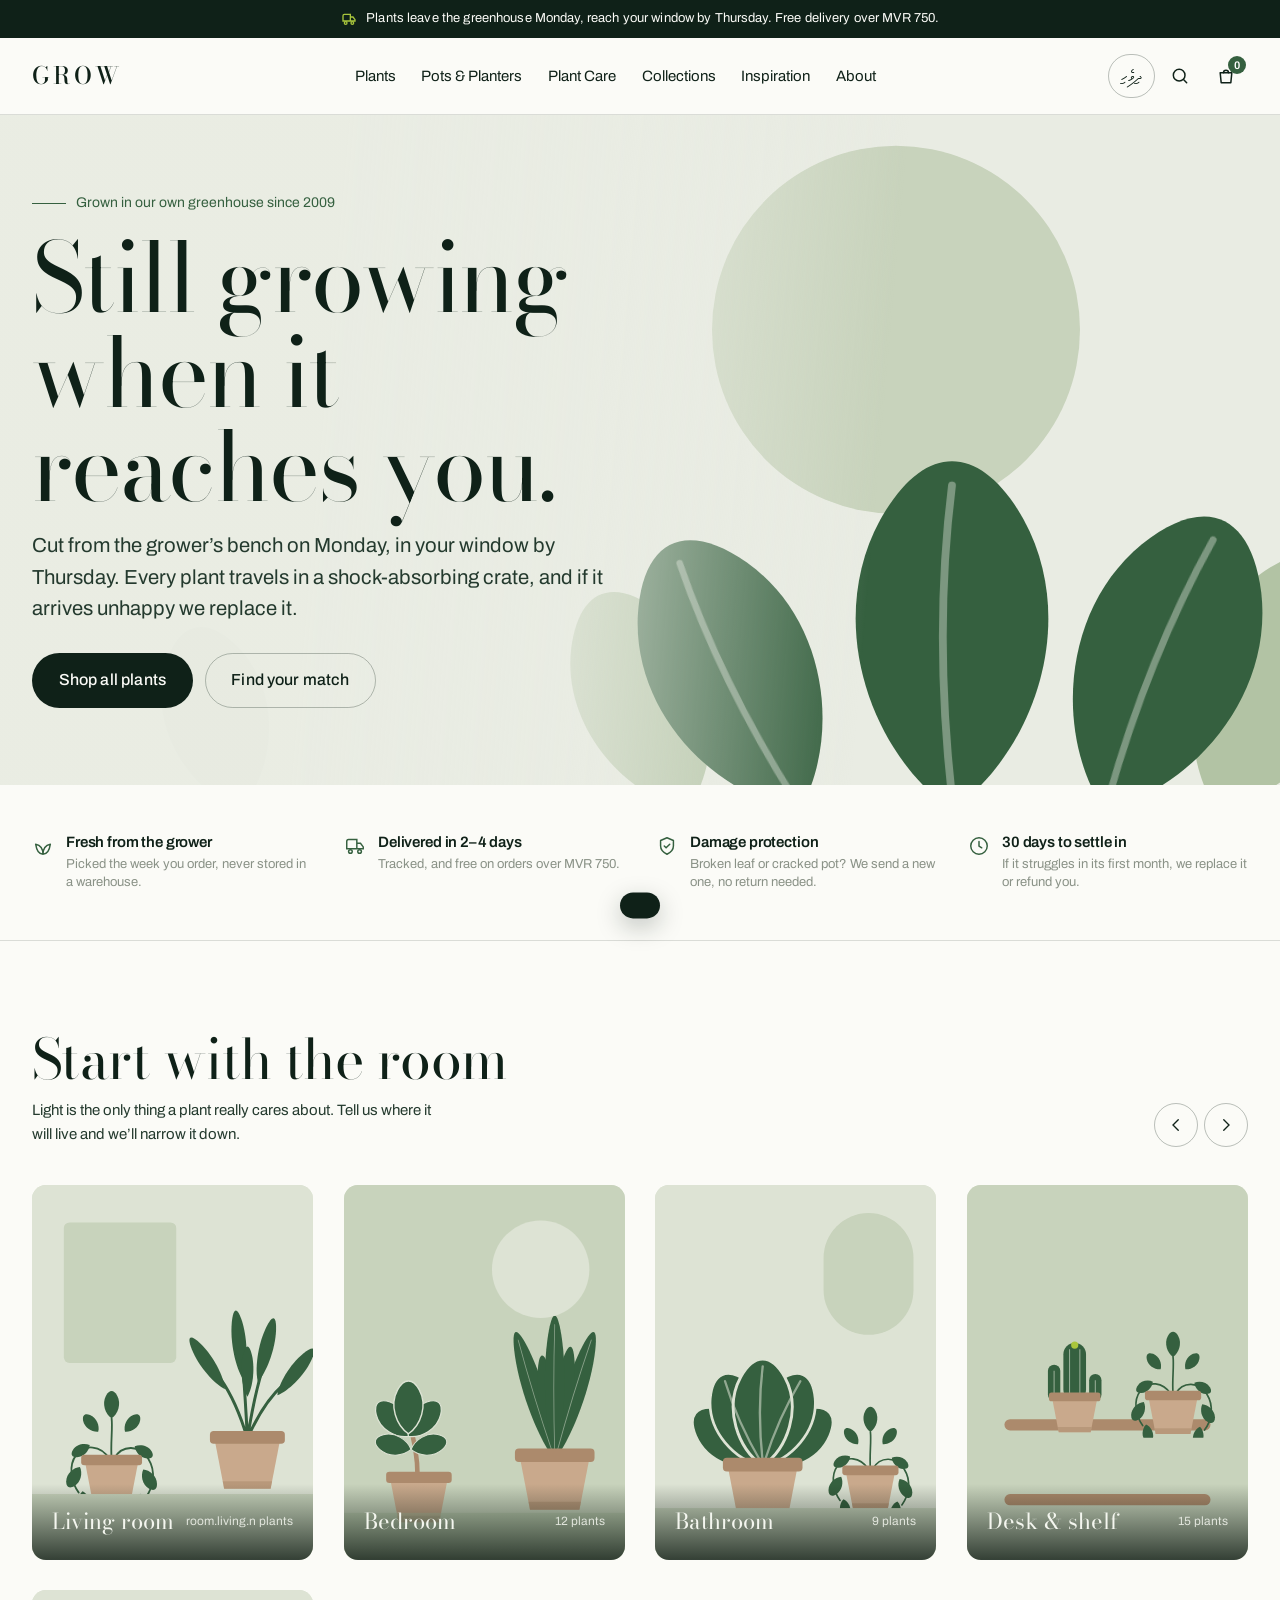
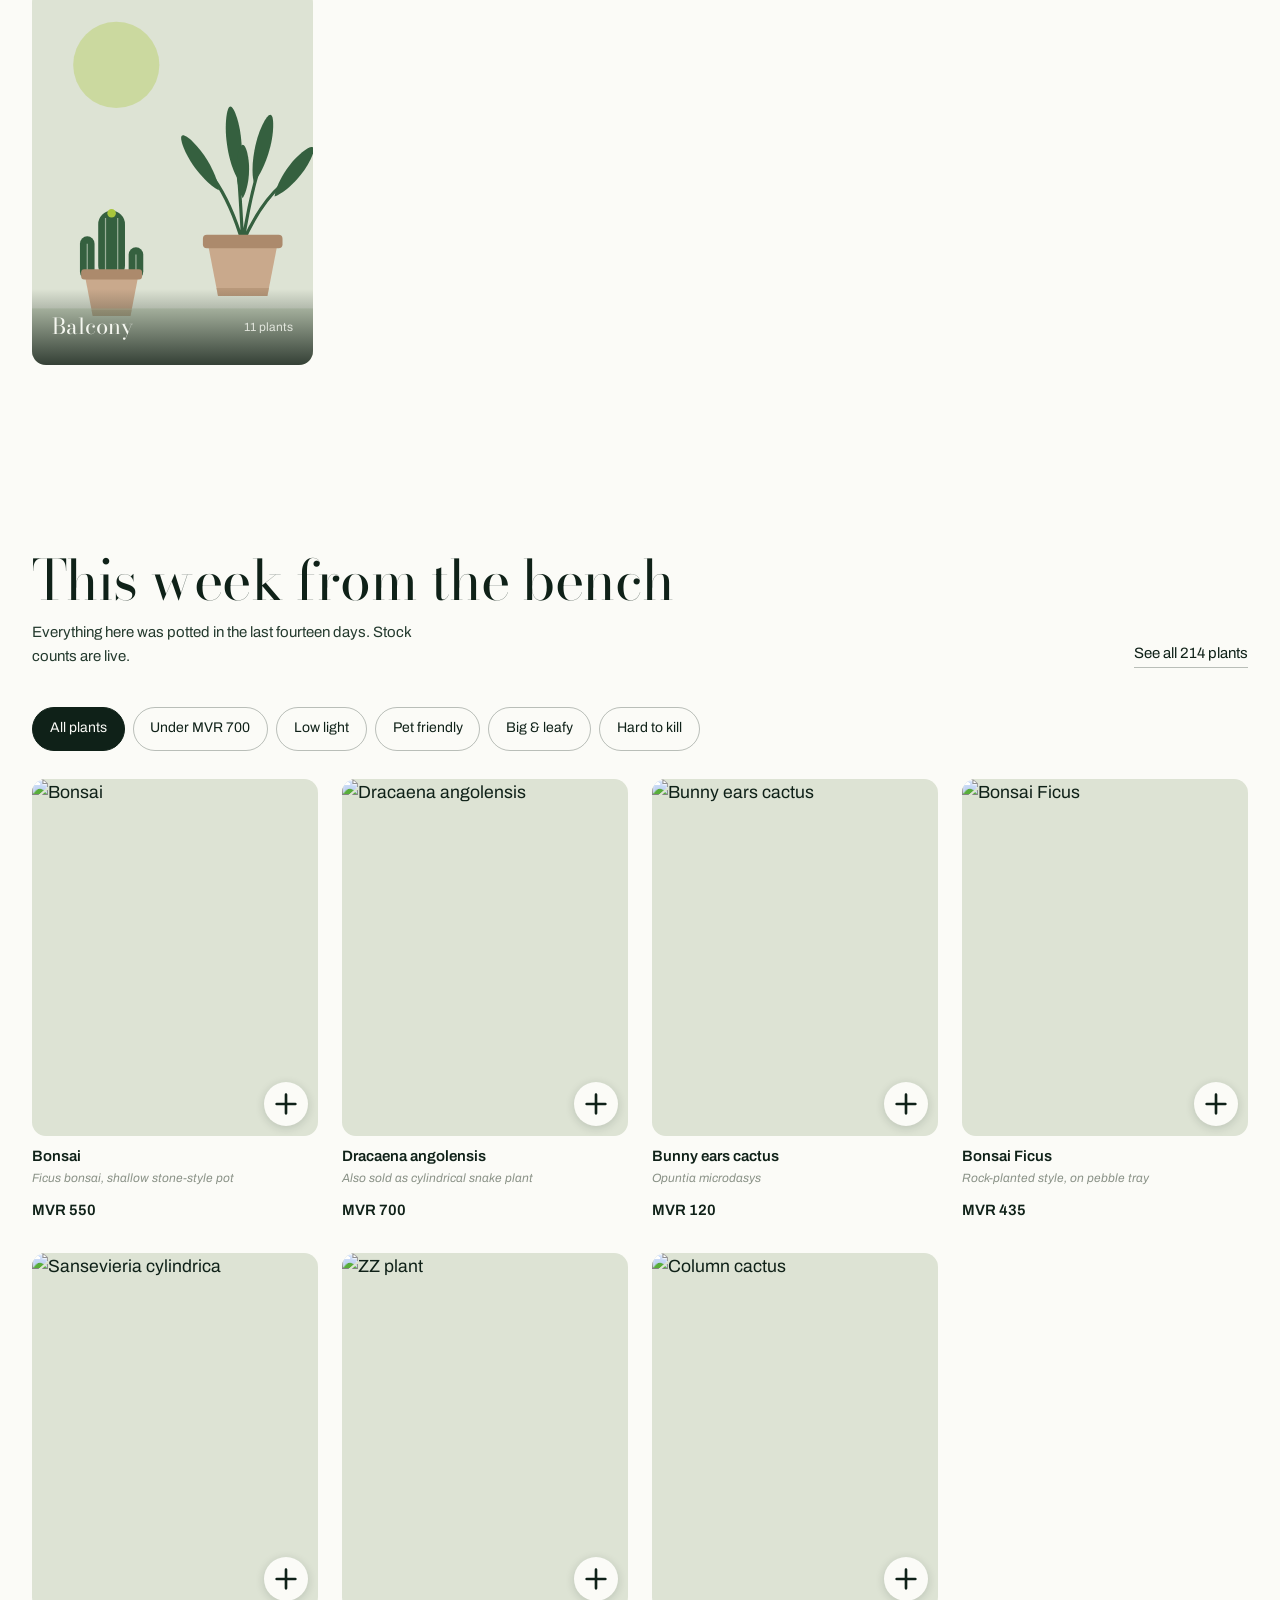
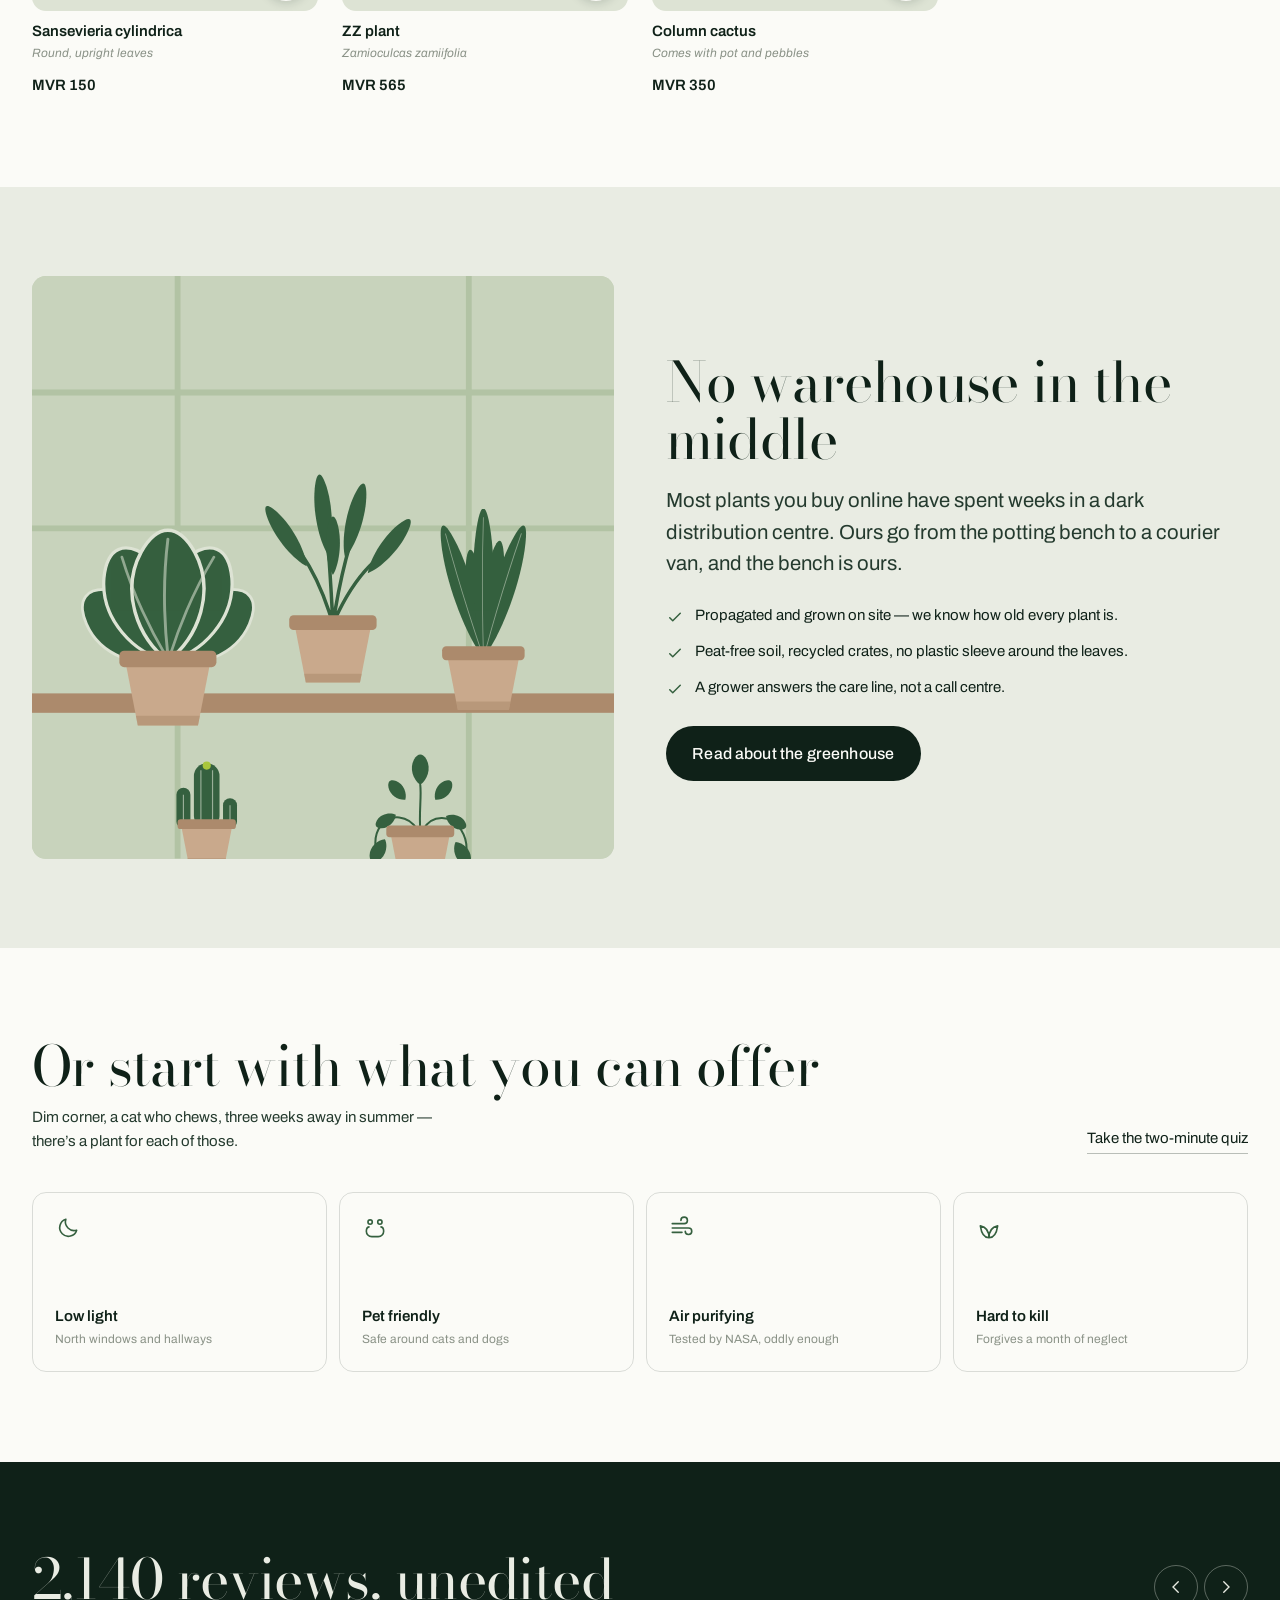
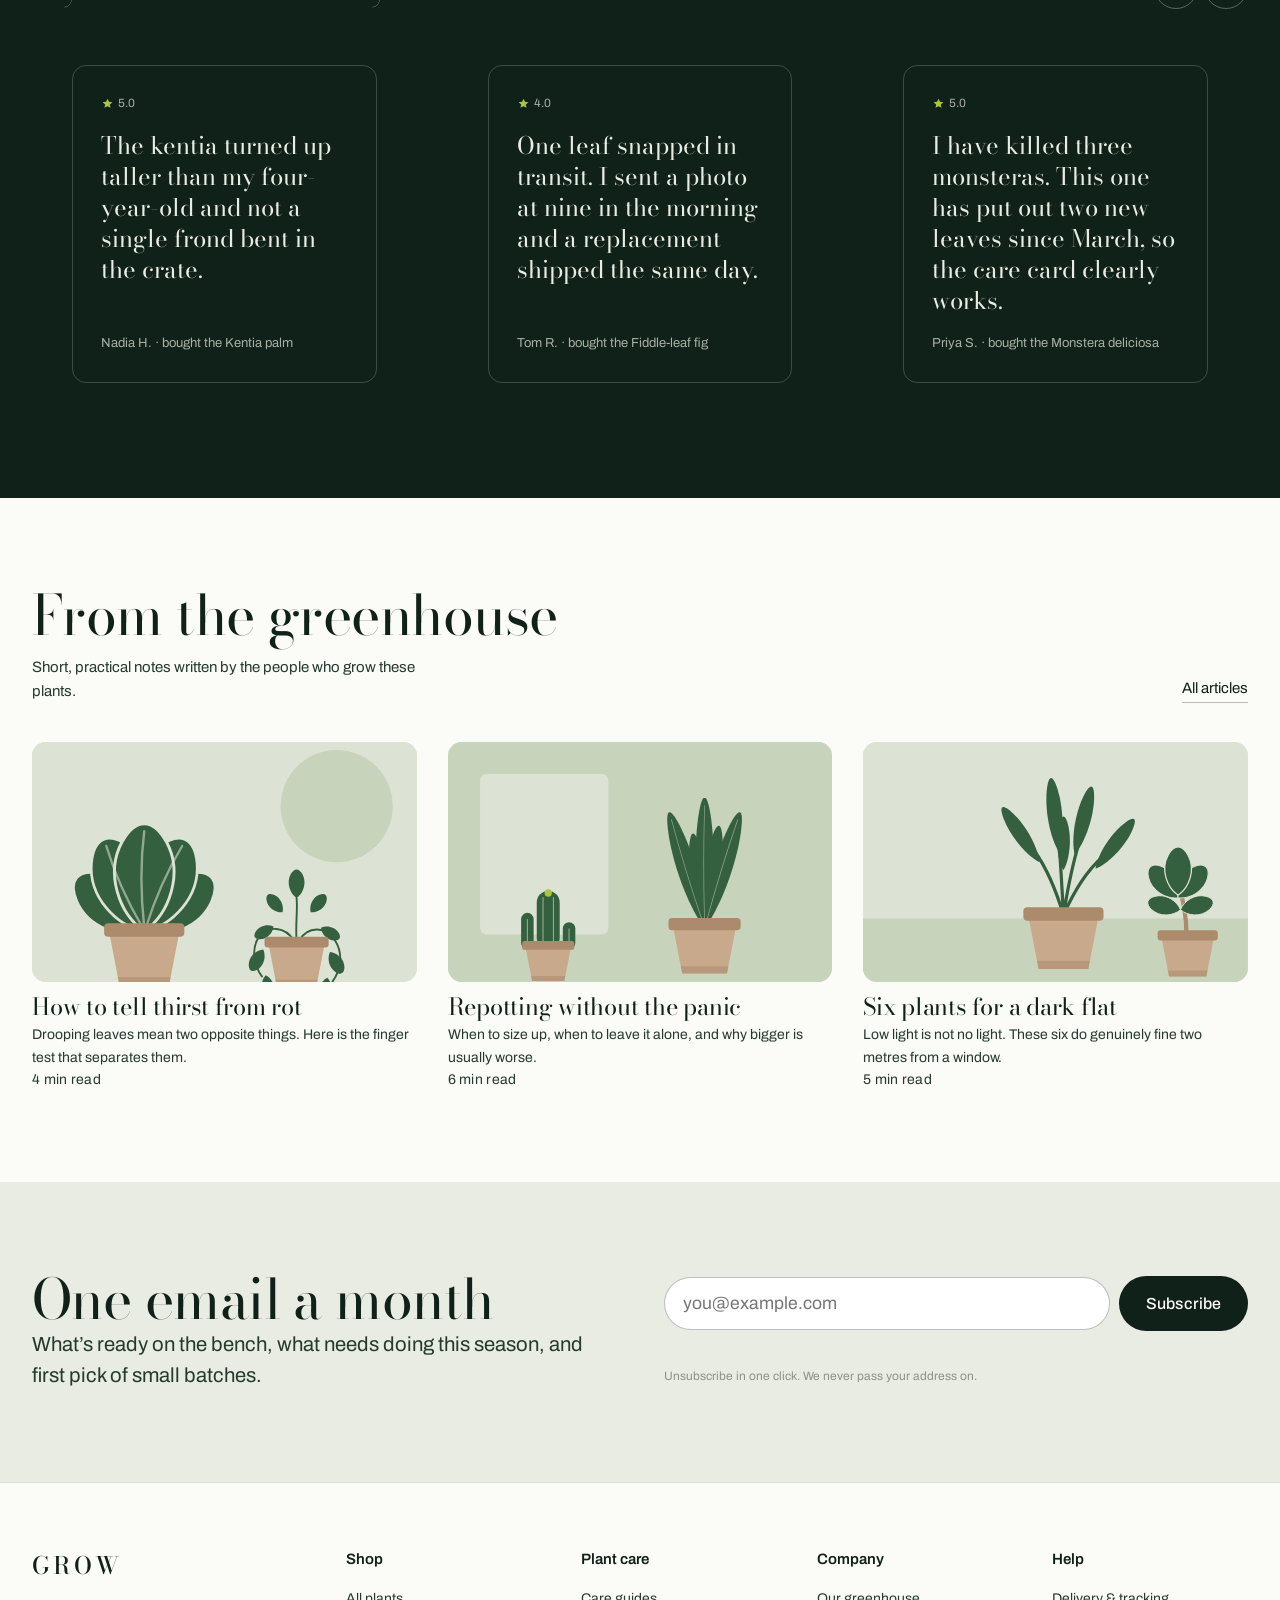
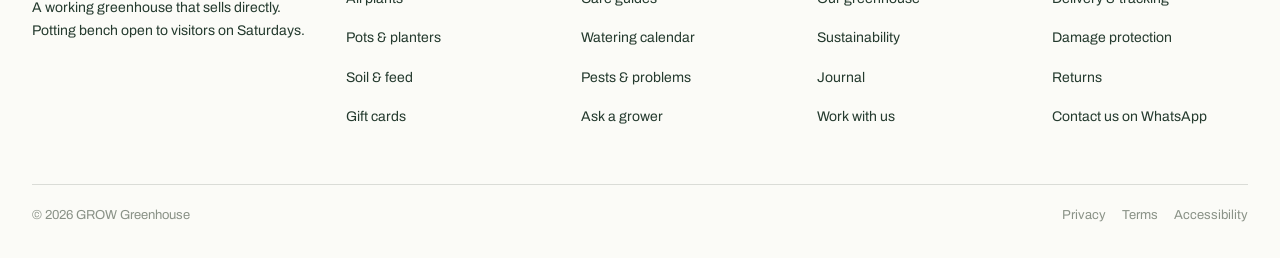
==== public/index.html @ 58472ca2 "Add files via upload" ====
<!DOCTYPE html>
<html lang="en" dir="ltr">
<head>
<meta charset="utf-8">
<meta name="viewport" content="width=device-width, initial-scale=1, viewport-fit=cover">
<title>GROW — houseplants raised in the greenhouse</title>
<meta name="description" content="Houseplants shipped straight from the grower's bench in the Maldives. Order on WhatsApp. ގްރީންހައުސްގައި ހައްދާ ގަސް.">
<meta name="theme-color" content="#0F2118">
<link rel="canonical" href="https://grow.sinfia.net/">
<meta property="og:type" content="website">
<meta property="og:title" content="GROW — houseplants raised in the greenhouse">
<meta property="og:description" content="Fresh from the grower, delivered in 2–4 days, damage protection included. Order on WhatsApp.">
<meta property="og:url" content="https://grow.sinfia.net/">
<meta property="og:locale" content="en">
<meta property="og:locale:alternate" content="dv">
<link rel="icon" href="data:image/svg+xml,%3Csvg xmlns=%22http://www.w3.org/2000/svg%22 viewBox=%220 0 32 32%22%3E%3Ctext y=%2226%22 font-size=%2226%22%3E%F0%9F%8C%BF%3C/text%3E%3C/svg%3E">
<link rel="preconnect" href="https://fonts.googleapis.com">
<link rel="preconnect" href="https://fonts.gstatic.com" crossorigin>
<link href="https://fonts.googleapis.com/css2?family=Archivo:wght@400;500;600&family=Bodoni+Moda:opsz,wght@6..96,400;6..96,500;6..96,700&display=swap" rel="stylesheet">
<style>

/* ============================================================
   GROW — design tokens
   ============================================================ */
:root{
  --ink:#0F2118;
  --ink-soft:#243A2E;
  --chalk:#E9ECE3;
  --chalk-rgb:233,236,227;
  --paper:#FBFBF7;
  --surface:#FFFFFF;
  --moss:#35603F;
  --sprout:#A9C63C;
  --stone:#8A9287;
  --line:rgba(15,33,24,.14);
  --line-strong:rgba(15,33,24,.28);
  --shade-1:#DDE3D4;
  --shade-2:#C8D3BC;
  --shade-3:#B2C3A4;
  --pot:#C9A98C;
  --pot-dark:#AC8A6C;
  --focus:#1E5FD6;
  --radius-s:6px;
  --radius-m:14px;
  --radius-l:28px;
  --shell:min(100% - 2.5rem, 1440px);
  --shell-narrow:min(100% - 2.5rem, 1080px);
  --gap:clamp(1rem,2.4vw,2rem);
  --section-y:clamp(3.5rem,7vw,7.5rem);
  --font-display:"Bodoni Moda", Georgia, "Times New Roman", serif;
  --font-ui:"Archivo", system-ui, -apple-system, "Segoe UI", Helvetica, Arial, sans-serif;
  color-scheme:light dark;
}
@media (prefers-color-scheme:dark){
  :root:not([data-theme="light"]){
    --ink:#E9ECE3;
    --ink-soft:#BFC9BC;
    --chalk:#152219;
    --chalk-rgb:21,34,25;
    --paper:#0D1611;
    --surface:#15221A;
    --moss:#9CC4A4;
    --sprout:#B9D655;
    --stone:#93A093;
    --line:rgba(233,236,227,.16);
    --line-strong:rgba(233,236,227,.34);
    --shade-1:#1E2E23;
    --shade-2:#263A2C;
    --shade-3:#2F4735;
    --pot:#8A6F58;
    --pot-dark:#6E5644;
    --focus:#8FB6FF;
  }
}
:root[data-theme="dark"]{
  --ink:#E9ECE3;
  --ink-soft:#BFC9BC;
  --chalk:#152219;
  --chalk-rgb:21,34,25;
  --paper:#0D1611;
  --surface:#15221A;
  --moss:#9CC4A4;
  --sprout:#B9D655;
  --stone:#93A093;
  --line:rgba(233,236,227,.16);
  --line-strong:rgba(233,236,227,.34);
  --shade-1:#1E2E23;
  --shade-2:#263A2C;
  --shade-3:#2F4735;
  --pot:#8A6F58;
  --pot-dark:#6E5644;
  --focus:#8FB6FF;
}

/* ============================================================
   Base
   ============================================================ */
*,*::before,*::after{box-sizing:border-box}
html{-webkit-text-size-adjust:100%}
body{
  margin:0;
  background:var(--paper);
  color:var(--ink);
  font-family:var(--font-ui);
  font-size:clamp(.95rem,.9rem + .25vw,1.125rem);
  line-height:1.62;
  overflow-x:hidden;
  -webkit-font-smoothing:antialiased;
}
img,svg{max-width:100%;display:block}
h1,h2,h3,h4{margin:0;font-family:var(--font-display);font-weight:400;line-height:1.02;letter-spacing:-.01em}
p{margin:0}
a{color:inherit;text-decoration:none}
ul{margin:0;padding:0;list-style:none}
button{font:inherit;color:inherit;border:0;background:none;cursor:pointer}
:focus-visible{outline:2px solid var(--focus);outline-offset:3px;border-radius:2px}
.shell{width:var(--shell);margin-inline:auto}
.shell-narrow{width:var(--shell-narrow);margin-inline:auto}
.visually-hidden{position:absolute;width:1px;height:1px;margin:-1px;padding:0;overflow:hidden;clip:rect(0 0 0 0);white-space:nowrap;border:0}
.skip{position:absolute;left:1rem;top:-4rem;z-index:100;background:var(--ink);color:var(--paper);padding:.75rem 1.25rem;border-radius:var(--radius-s);transition:top .18s}
.skip:focus{top:1rem}
section{padding-block:var(--section-y)}

/* type scale */
.display{font-size:clamp(2.625rem,1.4rem + 6.4vw,6rem);line-height:.98;letter-spacing:-.02em}
.h2{font-size:clamp(1.875rem,1.15rem + 2.9vw,4rem);line-height:1.04}
.h3{font-size:clamp(1.25rem,1.05rem + .8vw,1.75rem);line-height:1.15}
.lede{font-size:clamp(1rem,.95rem + .4vw,1.3125rem);line-height:1.55;color:var(--ink-soft);max-width:54ch}
.meta{font-family:var(--font-ui);font-size:.8125rem;letter-spacing:.02em;color:var(--stone)}

/* buttons */
.btn{
  display:inline-flex;align-items:center;justify-content:center;gap:.5rem;
  min-height:48px;padding:.85rem 1.6rem;
  border-radius:100px;font-size:1rem;font-weight:500;letter-spacing:.01em;
  border:1px solid transparent;transition:background .18s,color .18s,border-color .18s;
}
.btn--solid{background:var(--ink);color:var(--paper)}
.btn--solid:hover{background:var(--moss)}
.btn--ghost{border-color:var(--line-strong);color:var(--ink)}
.btn--ghost:hover{border-color:var(--ink);background:var(--ink);color:var(--paper)}
.btn--block{width:100%}
.icon-btn{
  display:inline-flex;align-items:center;justify-content:center;
  width:44px;height:44px;border-radius:50%;color:var(--ink);
  transition:background .18s;
}
.icon-btn:hover{background:var(--shade-1)}

/* ============================================================
   Announcement + header
   ============================================================ */
.promo{background:var(--ink);color:var(--paper);font-size:.8125rem;letter-spacing:.01em}
.promo__inner{display:flex;align-items:center;justify-content:center;gap:.6rem;min-height:38px;text-align:center;padding:.4rem 1rem}
.promo svg{flex:none;color:var(--sprout)}

.site-header{position:sticky;top:0;z-index:60;background:var(--paper);border-bottom:1px solid var(--line)}
.site-header__bar{display:flex;align-items:center;gap:1rem;min-height:64px;justify-content:space-between}
.brand{font-family:var(--font-display);font-size:1.5rem;letter-spacing:.14em;font-weight:500;padding-block:.35rem}
.brand span{display:inline-block}
.nav-desktop{display:none}
.nav-desktop ul{display:flex;gap:clamp(1rem,2vw,2.25rem)}
.nav-desktop a{display:block;padding:.6rem 0;font-size:.9375rem;position:relative}
.nav-desktop a::after{content:"";position:absolute;left:0;right:100%;bottom:.35rem;height:1px;background:var(--ink);transition:right .22s}
.nav-desktop a:hover::after{right:0}
.header-actions{display:flex;align-items:center;gap:.15rem}
.cart-count{
  position:absolute;top:2px;right:2px;min-width:18px;height:18px;padding:0 4px;
  border-radius:100px;background:var(--moss);color:#fff;
  font-size:.6875rem;line-height:18px;text-align:center;font-weight:600;
}
.cart-btn{position:relative}
.burger{display:inline-flex}

/* search drawer */
.search-bar{border-top:1px solid var(--line);display:none;padding-block:.85rem}
.search-bar.is-open{display:block}
.search-bar form{display:flex;gap:.5rem}
.search-bar input{
  flex:1;min-height:48px;padding:.6rem 1rem;border-radius:100px;
  border:1px solid var(--line-strong);background:var(--surface);color:var(--ink);font:inherit;
}

/* mobile panel */
.nav-panel{
  position:fixed;inset:0;z-index:80;background:var(--paper);
  transform:translateX(100%);visibility:hidden;transition:transform .28s ease,visibility .28s;
  display:flex;flex-direction:column;overflow-y:auto;
}
.nav-panel.is-open{transform:none;visibility:visible}
.nav-panel__top{display:flex;align-items:center;justify-content:space-between;min-height:64px;border-bottom:1px solid var(--line)}
.nav-panel__links{padding:1.5rem 0 2rem}
.nav-panel__links a{
  display:flex;align-items:center;justify-content:space-between;
  padding:1rem 0;font-family:var(--font-display);font-size:1.75rem;
  border-bottom:1px solid var(--line);
}
.nav-panel__foot{margin-top:auto;padding:1.5rem 0 2.5rem;display:grid;gap:.75rem}

/* ============================================================
   Hero
   ============================================================ */
.hero{position:relative;padding:0;background:var(--chalk)}
.hero__art{position:relative;width:100%;aspect-ratio:4/5;overflow:hidden}
.hero__art svg{width:100%;height:100%}
.hero__art--wide{display:none}
.hero__panel{padding:clamp(1.75rem,5vw,3rem) 0 clamp(2.5rem,6vw,3.5rem)}
.hero__eyebrow{display:flex;align-items:center;gap:.6rem;color:var(--moss);font-size:.875rem;margin-bottom:1rem}
.hero__eyebrow::before{content:"";width:34px;height:1px;background:currentColor}
.hero h1{margin-bottom:1.1rem;max-width:14ch}
.hero__cta{display:flex;flex-wrap:wrap;gap:.75rem;margin-top:1.75rem}
.hero__cta .btn{flex:1 1 220px}

/* ============================================================
   Promise strip
   ============================================================ */
.promise{padding-block:clamp(2rem,4vw,3rem);border-bottom:1px solid var(--line)}
.promise__grid{display:grid;gap:1.25rem 2rem;grid-template-columns:repeat(2,minmax(0,1fr))}
.promise__item{display:flex;gap:.75rem;align-items:flex-start}
.promise__item svg{flex:none;color:var(--moss);margin-top:2px}
.promise__item h3{font-family:var(--font-ui);font-size:.9375rem;font-weight:600;line-height:1.3;margin-bottom:.15rem}
.promise__item p{font-size:.8125rem;color:var(--stone);line-height:1.45}

/* ============================================================
   Section headers
   ============================================================ */
.sec-head{display:flex;flex-wrap:wrap;align-items:end;justify-content:space-between;gap:1rem;margin-bottom:clamp(1.5rem,3vw,2.5rem)}
.sec-head p{max-width:46ch;color:var(--ink-soft);font-size:.9375rem;margin-top:.6rem}
.sec-head a{font-size:.9375rem;border-bottom:1px solid var(--line-strong);padding-bottom:2px}
.sec-head a:hover{border-color:var(--ink)}

/* ============================================================
   Carousels (rooms + testimonials)
   ============================================================ */
.rail{
  display:grid;grid-auto-flow:column;gap:var(--gap);
  overflow-x:auto;scroll-snap-type:x mandatory;
  -webkit-overflow-scrolling:touch;scrollbar-width:none;
  padding-bottom:.5rem;
  margin-inline:calc(50% - 50vw);padding-inline:max(1.25rem,calc(50vw - var(--shell)/2));
}
.rail::-webkit-scrollbar{display:none}
.rail > *{scroll-snap-align:start}
.rail-nav{display:none;gap:.4rem}
.rail-nav button{width:44px;height:44px;border:1px solid var(--line-strong);border-radius:50%;display:grid;place-items:center}
.rail-nav button:hover{background:var(--ink);color:var(--paper);border-color:var(--ink)}

.room{
  position:relative;width:74vw;max-width:340px;border-radius:var(--radius-m);
  overflow:hidden;background:var(--shade-1);display:block;
}
.room figure{margin:0;aspect-ratio:3/4}
.room svg{width:100%;height:100%}
.room figcaption{
  position:absolute;left:0;right:0;bottom:0;padding:1.25rem;
  display:flex;align-items:center;justify-content:space-between;gap:.5rem;
  background:linear-gradient(to top,rgba(10,22,15,.78),rgba(10,22,15,0));
  color:#F4F6EF;font-family:var(--font-display);font-size:1.375rem;
}
.room figcaption small{font-family:var(--font-ui);font-size:.75rem;opacity:.85}

/* ============================================================
   Product grid
   ============================================================ */
.filters{display:flex;gap:.5rem;overflow-x:auto;scrollbar-width:none;margin-bottom:1.5rem;padding-bottom:.25rem}
.filters::-webkit-scrollbar{display:none}
.chip{
  flex:none;min-height:44px;display:inline-flex;align-items:center;
  padding:.5rem 1.05rem;border:1px solid var(--line-strong);border-radius:100px;
  font-size:.875rem;white-space:nowrap;transition:background .18s,color .18s,border-color .18s;
}
.chip[aria-pressed="true"]{background:var(--ink);color:var(--paper);border-color:var(--ink)}

.products{display:grid;gap:var(--gap) clamp(.75rem,2vw,1.5rem);grid-template-columns:repeat(2,minmax(0,1fr))}
.card{display:flex;flex-direction:column;height:100%}
.card__media{
  position:relative;border-radius:var(--radius-m);overflow:hidden;
  background:var(--shade-1);aspect-ratio:4/5;
}
.card__media svg{width:100%;height:100%}
.card__flag{
  position:absolute;top:.6rem;left:.6rem;background:var(--paper);color:var(--ink);
  font-size:.6875rem;padding:.3rem .6rem;border-radius:100px;letter-spacing:.02em;
}
.card__add{
  position:absolute;right:.6rem;bottom:.6rem;width:44px;height:44px;border-radius:50%;
  background:var(--paper);color:var(--ink);display:grid;place-items:center;
  box-shadow:0 2px 10px rgba(15,33,24,.16);transition:background .18s,color .18s,transform .18s;
}
.card__add:hover{background:var(--ink);color:var(--paper)}
.card__add:active{transform:scale(.92)}
.card__body{padding-top:.7rem;display:flex;flex-direction:column;gap:.15rem;flex:1}
.card__name{font-family:var(--font-ui);font-size:.9375rem;font-weight:600;line-height:1.3}
.card__latin{font-size:.75rem;color:var(--stone);font-style:italic}
.card__foot{display:flex;flex-wrap:wrap;align-items:baseline;justify-content:space-between;gap:.25rem .5rem;margin-top:.45rem}
.card__price{font-size:.9375rem;font-weight:600}
.card__price s{color:var(--stone);font-weight:400;margin-right:.35rem}
.rating{display:inline-flex;align-items:center;gap:.25rem;font-size:.75rem;color:var(--stone)}
.rating svg{color:var(--sprout)}

/* ============================================================
   Editorial split
   ============================================================ */
.split{background:var(--chalk)}
.split__grid{display:grid;gap:clamp(1.5rem,4vw,4rem);align-items:center}
.split__art{border-radius:var(--radius-m);overflow:hidden;aspect-ratio:1/1;background:var(--shade-2)}
.split__art svg{width:100%;height:100%}
.split__text p{margin-top:1rem}
.split__list{margin-top:1.5rem;display:grid;gap:.85rem}
.split__list li{display:flex;gap:.7rem;font-size:.9375rem;line-height:1.5}
.split__list svg{flex:none;color:var(--moss);margin-top:4px}

/* ============================================================
   Plant types
   ============================================================ */
.types{display:grid;gap:.75rem;grid-template-columns:repeat(2,minmax(0,1fr))}
.type-tile{
  display:flex;flex-direction:column;justify-content:space-between;gap:1.5rem;
  min-height:150px;padding:1.1rem;border:1px solid var(--line);border-radius:var(--radius-m);
  transition:background .18s,border-color .18s;
}
.type-tile:hover{background:var(--chalk);border-color:var(--line-strong)}
.type-tile svg{color:var(--moss)}
.type-tile strong{font-family:var(--font-ui);font-size:.9375rem;font-weight:600;display:block;color:var(--ink);margin-bottom:.1rem}
.type-tile > span{display:block;font-size:inherit}
.type-tile span{font-size:.75rem;color:var(--stone)}

/* ============================================================
   Testimonials
   ============================================================ */
.quotes{background:var(--ink);color:var(--chalk)}
.quotes .sec-head a,.quotes .rail-nav button{color:var(--chalk);border-color:rgba(233,236,227,.35)}
.quotes .rail-nav button:hover{background:var(--chalk);color:var(--ink)}
.quote{
  width:80vw;max-width:420px;padding:1.5rem;border:1px solid rgba(233,236,227,.22);
  border-radius:var(--radius-m);display:flex;flex-direction:column;gap:1rem;
}
.quote blockquote{margin:0;font-family:var(--font-display);font-size:clamp(1.125rem,1rem + .7vw,1.5rem);line-height:1.3}
.quote figcaption{font-size:.8125rem;color:rgba(233,236,227,.7);margin-top:auto}
.quote .rating{color:rgba(233,236,227,.7)}

/* ============================================================
   Journal
   ============================================================ */
.journal__grid{display:grid;gap:var(--gap)}
.post__art{border-radius:var(--radius-m);overflow:hidden;aspect-ratio:16/10;background:var(--shade-1)}
.post__art svg{width:100%;height:100%}
.post h3{margin:.75rem 0 .35rem;font-size:clamp(1.125rem,1rem + .6vw,1.5rem)}
.post p{font-size:.875rem;color:var(--ink-soft)}

/* ============================================================
   Newsletter
   ============================================================ */
.news{background:var(--chalk)}
.news__inner{display:grid;gap:1.5rem}
.news form{display:grid;gap:.6rem}
.news input{
  min-height:52px;padding:.7rem 1.1rem;border-radius:100px;
  border:1px solid var(--line-strong);background:var(--surface);color:var(--ink);font:inherit;width:100%;
}
.news small{font-size:.75rem;color:var(--stone)}
.news form > .news__status,.news form > small{grid-column:1/-1}
.news__status{font-size:.875rem;color:var(--moss);min-height:1.2em}

/* ============================================================
   Footer
   ============================================================ */
.site-footer{border-top:1px solid var(--line);padding-block:clamp(2.5rem,5vw,4rem) 2rem}
.foot__grid{display:grid;gap:0}
.foot__brand{margin-bottom:1.75rem;max-width:34ch}
.foot__brand p{margin-top:.75rem;font-size:.875rem;color:var(--ink-soft)}
.foot-col{border-top:1px solid var(--line)}
.foot-col summary{
  display:flex;align-items:center;justify-content:space-between;
  min-height:52px;cursor:pointer;font-weight:600;font-size:.9375rem;list-style:none;
}
.foot-col summary::-webkit-details-marker{display:none}
.foot-col summary svg{transition:transform .2s}
.foot-col[open] summary svg{transform:rotate(45deg)}
.foot-col ul{padding-bottom:1rem;display:grid;gap:.15rem}
.foot-col a{display:block;padding:.45rem 0;font-size:.875rem;color:var(--ink-soft)}
.foot-col a:hover{color:var(--ink)}
.foot__bottom{
  margin-top:2rem;padding-top:1.25rem;border-top:1px solid var(--line);
  display:flex;flex-wrap:wrap;gap:.75rem 1.5rem;justify-content:space-between;
  font-size:.8125rem;color:var(--stone);
}
.foot__bottom ul{display:flex;flex-wrap:wrap;gap:1rem}

/* toast */
.toast{
  position:fixed;left:50%;bottom:1.25rem;transform:translate(-50%,150%);
  z-index:90;background:var(--ink);color:var(--paper);
  padding:.8rem 1.25rem;border-radius:100px;font-size:.875rem;
  box-shadow:0 8px 24px rgba(15,33,24,.25);transition:transform .3s ease;
  max-width:calc(100vw - 2.5rem);text-align:center;
}
.toast.is-on{transform:translate(-50%,0)}

/* ============================================================
   Breakpoints
   ============================================================ */
@media (min-width:481px){
  .promise__grid{grid-template-columns:repeat(2,minmax(0,1fr))}
  .hero__cta .btn{flex:0 1 auto}
}

@media (min-width:768px){
  :root{--shell:min(100% - 4rem, 1440px);--shell-narrow:min(100% - 4rem, 1080px)}
  .hero__art{aspect-ratio:16/9;max-height:62vh}
  .hero__art--tall{display:none}
  .hero__art--wide{display:block}
  .hero__panel{padding-block:clamp(2rem,4vw,3rem)}
  .promise__grid{grid-template-columns:repeat(4,minmax(0,1fr))}
  .products{grid-template-columns:repeat(3,minmax(0,1fr))}
  .types{grid-template-columns:repeat(4,minmax(0,1fr))}
  .type-tile{min-height:180px;padding:1.35rem}
  .room{width:44vw;max-width:360px}
  .quote{width:56vw;max-width:440px;padding:1.75rem}
  .split__grid{grid-template-columns:1fr 1fr}
  .journal__grid{grid-template-columns:repeat(3,minmax(0,1fr))}
  .news__inner{grid-template-columns:1fr 1fr;align-items:center;gap:3rem}
  .news form{grid-template-columns:1fr auto;align-items:center}
  .news input{width:auto}
  .foot__grid{grid-template-columns:1.4fr repeat(4,1fr);gap:2.5rem}
  .foot__brand{margin-bottom:0}
  .foot-col{border-top:0}
  .foot-col summary{min-height:auto;cursor:default;margin-bottom:.6rem}
  .foot-col summary svg{display:none}
  .rail-nav{display:flex}
}

@media (min-width:1024px){
  .nav-desktop{display:block}
  .burger{display:none}
  .products{grid-template-columns:repeat(4,minmax(0,1fr))}
  .site-header__bar{min-height:76px}
  .hero{position:relative;isolation:isolate}
  .hero__art{position:absolute;inset:0;height:100%;max-height:none;aspect-ratio:auto}
  .hero::after{
    content:"";position:absolute;inset:0;z-index:1;pointer-events:none;
    background:linear-gradient(95deg,rgba(var(--chalk-rgb),.97) 26%,rgba(var(--chalk-rgb),.72) 46%,rgba(var(--chalk-rgb),0) 68%);
  }
  .hero__panel{
    position:relative;z-index:2;display:flex;flex-direction:column;justify-content:center;
    min-height:clamp(520px,70vh,760px);padding-block:clamp(3rem,6vw,5.5rem);
  }
  .hero__panel > *{max-width:min(56%,600px)}
  .hero h1{max-width:11ch}
  .room{width:auto;max-width:none}
  .rail--rooms{grid-auto-flow:row;grid-template-columns:repeat(4,minmax(0,1fr));overflow:visible;margin-inline:0;padding-inline:0}
  .quote{width:auto;max-width:none}
  .rail--quotes{grid-auto-flow:row;grid-template-columns:repeat(3,minmax(0,1fr));overflow:visible;margin-inline:0;padding-inline:0}
  .rail--quotes .rail-nav{display:none}
}

@media (min-width:1600px){
  :root{--shell:min(100% - 6rem, 1520px)}
  .products{grid-template-columns:repeat(5,minmax(0,1fr))}
}

@media (prefers-reduced-motion:reduce){
  *,*::before,*::after{animation-duration:.001ms !important;transition-duration:.001ms !important}
  .rail{scroll-behavior:auto}
}

/* ============================================================
   Thaana faces — self-hosted, embedded, no network request
   Mv Meemu Ali (body) + Mv Izyan Reethi Bold (display)
   unicode-range keeps Latin text and digits on Archivo.
   ============================================================ */
@font-face{
  font-family:"Mv Meemu Ali";
  src:url([data-uri]) format("woff2");
  font-weight:400 600;font-style:normal;font-display:swap;
  unicode-range:U+0780-07B1,U+FDF2,U+060C,U+061B,U+061F;
}
@font-face{
  font-family:"Mv Izyan Reethi";
  src:url([data-uri]) format("woff2");
  font-weight:400 700;font-style:normal;font-display:swap;
  unicode-range:U+0780-07B1,U+FDF2,U+060C,U+061B,U+061F;
}

/* ============================================================
   Bilingual: Dhivehi (Thaana, RTL) + English (Latin, LTR)
   ============================================================ */
html[lang="dv"]{
  --font-ui:"Mv Meemu Ali","MV Faseyha","Faruma",system-ui,sans-serif;
  --font-display:"Mv Izyan Reethi","Mv Meemu Ali","MV Faseyha",system-ui,sans-serif;
}
html[lang="dv"] .h2,html[lang="dv"] .display,html[lang="dv"] .quote blockquote{font-weight:700}
html[lang="dv"] body{line-height:1.95}
html[lang="dv"] .display{font-size:clamp(1.75rem,1.1rem + 3.2vw,3.5rem);line-height:1.55;letter-spacing:0}
html[lang="dv"] .h2{font-size:clamp(1.375rem,1rem + 1.8vw,2.5rem);line-height:1.55;letter-spacing:0}
html[lang="dv"] .h3,html[lang="dv"] .post h3,html[lang="dv"] .quote blockquote{line-height:1.7;letter-spacing:0}
html[lang="dv"] .lede{line-height:1.9}
html[lang="dv"] .brand{font-family:"Bodoni Moda",Georgia,serif}
html[lang="dv"] .card__latin{font-style:normal;direction:ltr;text-align:start}
html[lang="dv"] .price,html[lang="dv"] .card__price{direction:ltr}
html[lang="dv"] .nav-panel__links a{font-size:1.25rem}
html[lang="dv"] .room figcaption{font-size:1.0625rem}

[dir="rtl"] .nav-panel{transform:translateX(-100%)}
[dir="rtl"] .nav-panel.is-open{transform:none}
[dir="rtl"] .rail-nav svg,[dir="rtl"] .nav-panel__links a > svg{transform:scaleX(-1)}
[dir="rtl"] .hero__art svg{transform:scaleX(-1)}
[dir="rtl"] .nav-desktop a::after{right:0;left:100%;transition:left .22s}
[dir="rtl"] .nav-desktop a:hover::after{left:0}
[dir="rtl"] .card__flag{left:auto;right:.6rem}
[dir="rtl"] .card__add{right:auto;left:.6rem}
@media (min-width:1024px){
  [dir="rtl"] .hero::after{background:linear-gradient(-95deg,rgba(var(--chalk-rgb),.97) 26%,rgba(var(--chalk-rgb),.72) 46%,rgba(var(--chalk-rgb),0) 68%)}
}

/* language switch */
.lang-btn{
  display:inline-flex;align-items:center;justify-content:center;gap:.3rem;
  min-height:44px;padding:.35rem .75rem;border:1px solid var(--line-strong);border-radius:100px;
  font-size:.8125rem;font-weight:500;white-space:nowrap;
}
.lang-btn:hover{background:var(--ink);color:var(--paper);border-color:var(--ink)}
.lang-btn .dv{font-family:"Mv Meemu Ali","MV Faseyha",sans-serif}

/* ============================================================
   Cart drawer
   ============================================================ */
.drawer{position:fixed;inset:0;z-index:85;visibility:hidden}
.drawer.is-open{visibility:visible}
.drawer__scrim{position:absolute;inset:0;background:rgba(8,20,13,.5);opacity:0;transition:opacity .25s}
.drawer.is-open .drawer__scrim{opacity:1}
.drawer__panel{
  position:absolute;top:0;bottom:0;inset-inline-end:0;width:min(440px,100%);
  background:var(--paper);display:flex;flex-direction:column;
  transform:translateX(100%);transition:transform .28s ease;
  box-shadow:-12px 0 40px rgba(8,20,13,.18);
}
[dir="rtl"] .drawer__panel{transform:translateX(-100%);box-shadow:12px 0 40px rgba(8,20,13,.18)}
.drawer.is-open .drawer__panel{transform:none}
.drawer__head{
  display:flex;align-items:center;justify-content:space-between;gap:1rem;
  padding:1rem 1.25rem;border-bottom:1px solid var(--line);
}
.drawer__head h2{font-size:1.375rem}
.drawer__body{flex:1;overflow-y:auto;padding:1rem 1.25rem;-webkit-overflow-scrolling:touch}
.drawer__foot{border-top:1px solid var(--line);padding:1rem 1.25rem 1.25rem;display:grid;gap:.75rem;background:var(--paper)}

.cart-empty{padding:2.5rem 0;text-align:center;color:var(--stone);font-size:.9375rem}
.cart-line{display:grid;grid-template-columns:64px 1fr auto;gap:.85rem;align-items:start;padding:.85rem 0;border-bottom:1px solid var(--line)}
.cart-line__art{border-radius:10px;overflow:hidden;background:var(--shade-1);aspect-ratio:1/1}
.cart-line__art svg{width:100%;height:100%}
.cart-line__art img{width:100%;height:100%;object-fit:cover;object-position:center}
.cart-line__name{font-size:.9375rem;font-weight:600;line-height:1.35}
.cart-line__price{font-size:.8125rem;color:var(--stone);direction:ltr;display:inline-block}
.qty{display:inline-flex;align-items:center;gap:.15rem;margin-top:.5rem;border:1px solid var(--line-strong);border-radius:100px}
.qty button{width:44px;height:36px;display:grid;place-items:center;border-radius:100px}
.qty button:hover{background:var(--shade-1)}
.qty output{min-width:2ch;text-align:center;font-size:.875rem;font-variant-numeric:tabular-nums}
.cart-line__end{display:flex;flex-direction:column;align-items:flex-end;gap:.5rem}
.cart-line__total{font-size:.9375rem;font-weight:600;direction:ltr}
.link-quiet{font-size:.75rem;color:var(--stone);border-bottom:1px solid var(--line);padding:2px 0;min-height:auto}
.link-quiet:hover{color:var(--ink);border-color:var(--ink)}

.totals{display:grid;gap:.35rem;font-size:.875rem}
.totals div{display:flex;justify-content:space-between;gap:1rem}
.totals .grand{font-size:1.0625rem;font-weight:600;padding-top:.5rem;border-top:1px solid var(--line);margin-top:.25rem}
.totals span:last-child{direction:ltr}
.field{display:grid;gap:.3rem;margin-bottom:.6rem}
.field label{font-size:.8125rem;color:var(--ink-soft)}
.field input,.field textarea{
  min-height:48px;padding:.65rem .9rem;border:1px solid var(--line-strong);border-radius:12px;
  background:var(--surface);color:var(--ink);font:inherit;width:100%;
}
.field textarea{min-height:76px;resize:vertical}
.field input:invalid:not(:placeholder-shown){border-color:#B4443A}
.wa-note{font-size:.75rem;color:var(--stone);text-align:center}
.btn--wa{background:#1FA855;color:#fff}
.btn--wa:hover{background:#17853F}
.btn--wa svg{flex:none}

</style>
</head>
<body>
<a class="skip" href="#main" data-i18n="skip">Skip to content</a>

<!-- ===== SVG library: leaf geometry + plant portraits ===== -->
<svg width="0" height="0" aria-hidden="true" focusable="false" style="position:absolute">
  <defs>
    <path id="leafShape" d="M0 0C-26-18-41-60-23-93C-9-118 9-118 23-93C41-60 26-18 0 0Z"/>
    <path id="leafVein" d="M0-4C-4-40-4-72 0-104" fill="none" stroke-width="2.5" stroke-linecap="round"/>
    <path id="potShape" d="M56 176H144L131 243H69Z"/>
    <g id="potGroup">
      <use href="#potShape" fill="var(--pot)"/>
      <rect x="50" y="166" width="100" height="17" rx="5" fill="var(--pot-dark)"/>
      <path d="M69 243h62l2-10H67Z" fill="var(--pot-dark)" opacity=".55"/>
    </g>
  </defs>

  <symbol id="plant-monstera" viewBox="0 0 200 250">
    <g stroke="var(--shade-1)" stroke-width="3">
      <use href="#leafShape" transform="translate(100 176) rotate(-52) scale(.96)" fill="var(--moss)"/>
      <use href="#leafShape" transform="translate(100 176) rotate(52) scale(.96)" fill="var(--moss)"/>
      <use href="#leafShape" transform="translate(100 176) rotate(-24) scale(1.12)" fill="var(--moss)"/>
      <use href="#leafShape" transform="translate(100 176) rotate(24) scale(1.12)" fill="var(--moss)"/>
      <use href="#leafShape" transform="translate(100 176) scale(1.2)" fill="var(--moss)"/>
    </g>
    <g stroke="var(--shade-1)" opacity=".55">
      <use href="#leafVein" transform="translate(100 176) rotate(-24) scale(1.12)"/>
      <use href="#leafVein" transform="translate(100 176) rotate(24) scale(1.12)"/>
      <use href="#leafVein" transform="translate(100 176) scale(1.2)"/>
    </g>
    <use href="#potGroup"/>
  </symbol>

  <symbol id="plant-snake" viewBox="0 0 200 250">
    <g fill="var(--moss)">
      <use href="#leafShape" transform="translate(100 180) rotate(-17) scale(.42 1.5)"/>
      <use href="#leafShape" transform="translate(100 180) rotate(17) scale(.42 1.5)"/>
      <use href="#leafShape" transform="translate(100 180) rotate(-7) scale(.36 1.18)"/>
      <use href="#leafShape" transform="translate(100 180) rotate(8) scale(.38 1.28)"/>
      <use href="#leafShape" transform="translate(100 180) scale(.4 1.62)"/>
    </g>
    <g stroke="var(--shade-1)" opacity=".5">
      <use href="#leafVein" transform="translate(100 180) scale(.4 1.62)"/>
      <use href="#leafVein" transform="translate(100 180) rotate(-17) scale(.42 1.5)"/>
      <use href="#leafVein" transform="translate(100 180) rotate(17) scale(.42 1.5)"/>
    </g>
    <use href="#potGroup"/>
  </symbol>

  <symbol id="plant-palm" viewBox="0 0 200 250">
    <g fill="none" stroke="var(--moss)" stroke-width="4" stroke-linecap="round">
      <path d="M100 176c-2-40-4-70-6-96M100 176c6-38 12-66 20-92M100 176c-10-34-22-60-36-80M100 176c14-32 30-56 48-72"/>
    </g>
    <g fill="var(--moss)">
      <use href="#leafShape" transform="translate(94 96) rotate(-6) scale(.3 .82)"/>
      <use href="#leafShape" transform="translate(114 100) rotate(14) scale(.3 .78)"/>
      <use href="#leafShape" transform="translate(70 110) rotate(-34) scale(.3 .74)"/>
      <use href="#leafShape" transform="translate(140 118) rotate(38) scale(.3 .7)"/>
      <use href="#leafShape" transform="translate(100 120) scale(.26 .6)"/>
    </g>
    <use href="#potGroup"/>
  </symbol>

  <symbol id="plant-pothos" viewBox="0 0 200 250">
    <g fill="none" stroke="var(--moss)" stroke-width="3" stroke-linecap="round">
      <path d="M96 172c-14-22-40-24-54-6s-8 46 4 62"/>
      <path d="M104 172c14-24 42-22 56 0s8 48-4 64"/>
      <path d="M100 172c-2-26 2-48 0-66"/>
    </g>
    <g fill="var(--moss)">
      <use href="#leafShape" transform="translate(64 150) rotate(-120) scale(.3)"/>
      <use href="#leafShape" transform="translate(48 186) rotate(-150) scale(.34)"/>
      <use href="#leafShape" transform="translate(52 226) rotate(170) scale(.3)"/>
      <use href="#leafShape" transform="translate(138 152) rotate(120) scale(.3)"/>
      <use href="#leafShape" transform="translate(152 190) rotate(150) scale(.34)"/>
      <use href="#leafShape" transform="translate(148 230) rotate(-170) scale(.3)"/>
      <use href="#leafShape" transform="translate(100 106) scale(.4)"/>
      <use href="#leafShape" transform="translate(78 128) rotate(-40) scale(.32)"/>
      <use href="#leafShape" transform="translate(122 128) rotate(40) scale(.32)"/>
    </g>
    <use href="#potGroup"/>
  </symbol>

  <symbol id="plant-ficus" viewBox="0 0 200 250">
    <path d="M98 176c0-40-6-64-14-86" fill="none" stroke="var(--pot-dark)" stroke-width="7" stroke-linecap="round"/>
    <g fill="var(--moss)" stroke="var(--shade-1)" stroke-width="3">
      <use href="#leafShape" transform="translate(84 112) rotate(-42) scale(.62)"/>
      <use href="#leafShape" transform="translate(84 112) rotate(42) scale(.62)"/>
      <use href="#leafShape" transform="translate(88 132) rotate(-76) scale(.5)"/>
      <use href="#leafShape" transform="translate(88 132) rotate(76) scale(.5)"/>
      <use href="#leafShape" transform="translate(84 108) scale(.72)"/>
    </g>
    <use href="#potGroup"/>
  </symbol>

  <symbol id="plant-cactus" viewBox="0 0 200 250">
    <g fill="var(--moss)">
      <rect x="78" y="70" width="44" height="112" rx="22"/>
      <rect x="48" y="112" width="24" height="70" rx="12"/>
      <rect x="128" y="130" width="24" height="52" rx="12"/>
    </g>
    <g stroke="var(--shade-1)" stroke-width="2" opacity=".6">
      <path d="M90 82v96M110 82v96M60 124v54M140 142v40" fill="none"/>
    </g>
    <circle cx="100" cy="74" r="7" fill="var(--sprout)"/>
    <use href="#potGroup"/>
  </symbol>
</svg>

<!-- ===== Announcement ===== -->
<div class="promo">
  <div class="promo__inner shell">
    <svg width="16" height="16" viewBox="0 0 24 24" fill="none" stroke="currentColor" stroke-width="2" aria-hidden="true"><path d="M3 15V7a2 2 0 0 1 2-2h9v10H3Zm11-6h4l3 4v2h-7"/><circle cx="7" cy="18" r="2"/><circle cx="17" cy="18" r="2"/></svg>
    <span data-i18n="promo">Plants leave the greenhouse Monday, reach your window by Thursday. Free delivery over MVR 750.</span>
  </div>
</div>

<!-- ===== Header ===== -->
<header class="site-header">
  <div class="shell site-header__bar">
    <a class="brand" href="#main"><span>GROW</span></a>

    <nav class="nav-desktop" aria-label="Main">
      <ul>
        <li><a href="#plants" data-i18n="nav.plants">Plants</a></li>
        <li><a href="#pots" data-i18n="nav.pots">Pots &amp; Planters</a></li>
        <li><a href="#care" data-i18n="nav.care">Plant Care</a></li>
        <li><a href="#collections" data-i18n="nav.collections">Collections</a></li>
        <li><a href="#journal" data-i18n="nav.inspiration">Inspiration</a></li>
        <li><a href="#about" data-i18n="nav.about">About</a></li>
      </ul>
    </nav>

    <div class="header-actions">
      <button class="lang-btn" id="langToggle" type="button" lang="dv"><span class="dv">ދިވެހި</span></button>
      <button class="icon-btn" id="searchToggle" aria-expanded="false" aria-controls="searchBar" data-i18n-aria="a11y.search" aria-label="Search plants">
        <svg width="20" height="20" viewBox="0 0 24 24" fill="none" stroke="currentColor" stroke-width="1.8" aria-hidden="true"><circle cx="11" cy="11" r="7"/><path d="m20 20-3.5-3.5" stroke-linecap="round"/></svg>
      </button>
      <button class="icon-btn cart-btn" id="cartBtn" data-i18n-aria="a11y.cart" aria-label="Open cart">
        <svg width="20" height="20" viewBox="0 0 24 24" fill="none" stroke="currentColor" stroke-width="1.8" aria-hidden="true"><path d="M5 8h14l-1.2 12H6.2L5 8Z" stroke-linejoin="round"/><path d="M9 8a3 3 0 0 1 6 0" stroke-linecap="round"/></svg>
        <span class="cart-count" id="cartCount">0</span>
      </button>
      <button class="icon-btn burger" id="menuOpen" aria-expanded="false" aria-controls="navPanel" data-i18n-aria="a11y.menu" aria-label="Open menu">
        <svg width="22" height="22" viewBox="0 0 24 24" fill="none" stroke="currentColor" stroke-width="1.8" stroke-linecap="round" aria-hidden="true"><path d="M4 7h16M4 12h16M4 17h16"/></svg>
      </button>
    </div>
  </div>

  <div class="search-bar" id="searchBar">
    <form class="shell" role="search" onsubmit="return false">
      <label class="visually-hidden" for="searchInput" data-i18n="search.label">Search plants, pots and care guides</label>
      <input id="searchInput" type="search" data-i18n-placeholder="search.placeholder" placeholder="Try &ldquo;low light&rdquo; or &ldquo;monstera&rdquo;" autocomplete="off">
      <button class="btn btn--solid" type="submit" data-i18n="search.button">Search</button>
    </form>
  </div>
</header>

<!-- ===== Mobile navigation panel ===== -->
<div class="nav-panel" id="navPanel" role="dialog" aria-modal="true" aria-label="Menu" inert>
  <div class="shell nav-panel__top">
    <span class="brand">GROW</span>
    <button class="icon-btn" id="menuClose" data-i18n-aria="a11y.close" aria-label="Close menu">
      <svg width="22" height="22" viewBox="0 0 24 24" fill="none" stroke="currentColor" stroke-width="1.8" stroke-linecap="round" aria-hidden="true"><path d="m6 6 12 12M18 6 6 18"/></svg>
    </button>
  </div>
  <nav class="shell nav-panel__links" aria-label="Mobile">
    <a href="#plants"><span data-i18n="nav.plants">Plants</span> <svg width="18" height="18" viewBox="0 0 24 24" fill="none" stroke="currentColor" stroke-width="1.6" aria-hidden="true"><path d="m9 5 7 7-7 7" stroke-linecap="round"/></svg></a>
    <a href="#pots"><span data-i18n="nav.pots">Pots &amp; Planters</span> <svg width="18" height="18" viewBox="0 0 24 24" fill="none" stroke="currentColor" stroke-width="1.6" aria-hidden="true"><path d="m9 5 7 7-7 7" stroke-linecap="round"/></svg></a>
    <a href="#care"><span data-i18n="nav.care">Plant Care</span> <svg width="18" height="18" viewBox="0 0 24 24" fill="none" stroke="currentColor" stroke-width="1.6" aria-hidden="true"><path d="m9 5 7 7-7 7" stroke-linecap="round"/></svg></a>
    <a href="#collections"><span data-i18n="nav.collections">Collections</span> <svg width="18" height="18" viewBox="0 0 24 24" fill="none" stroke="currentColor" stroke-width="1.6" aria-hidden="true"><path d="m9 5 7 7-7 7" stroke-linecap="round"/></svg></a>
    <a href="#journal"><span data-i18n="nav.inspiration">Inspiration</span> <svg width="18" height="18" viewBox="0 0 24 24" fill="none" stroke="currentColor" stroke-width="1.6" aria-hidden="true"><path d="m9 5 7 7-7 7" stroke-linecap="round"/></svg></a>
    <a href="#about"><span data-i18n="nav.about">About</span> <svg width="18" height="18" viewBox="0 0 24 24" fill="none" stroke="currentColor" stroke-width="1.6" aria-hidden="true"><path d="m9 5 7 7-7 7" stroke-linecap="round"/></svg></a>
  </nav>
  <div class="shell nav-panel__foot">
    <a class="btn btn--solid btn--block" href="#plants" data-i18n="hero.cta1">Shop all plants</a>
    <a class="btn btn--ghost btn--block" href="#care" data-i18n="hero.cta2">Find your match</a>
  </div>
</div>

<main id="main">

<!-- ===== Hero ===== -->
<section class="hero" aria-labelledby="heroTitle">
  <div class="hero__art hero__art--tall">
    <svg viewBox="0 0 900 1125" preserveAspectRatio="xMidYMax slice" role="img" data-i18n-aria="a11y.hero" aria-label="Illustration of large leafy houseplants in front of a rising sun">
      <rect width="900" height="1125" fill="var(--chalk)"/>
      <circle cx="470" cy="360" r="240" fill="var(--shade-2)"/>
      <g fill="var(--shade-3)">
        <use href="#leafShape" transform="translate(120 1125) rotate(-18) scale(3.4)"/>
        <use href="#leafShape" transform="translate(790 1125) rotate(20) scale(3.2)"/>
      </g>
      <g fill="var(--moss)">
        <use href="#leafShape" transform="translate(300 1125) rotate(-30) scale(3.9)"/>
        <use href="#leafShape" transform="translate(600 1125) rotate(28) scale(3.7)"/>
        <use href="#leafShape" transform="translate(450 1125) scale(4.3)"/>
      </g>
      <g stroke="var(--chalk)" opacity=".4">
        <use href="#leafVein" transform="translate(450 1125) scale(4.3)"/>
        <use href="#leafVein" transform="translate(300 1125) rotate(-30) scale(3.9)"/>
        <use href="#leafVein" transform="translate(600 1125) rotate(28) scale(3.7)"/>
      </g>
    </svg>
  </div>

  <div class="hero__art hero__art--wide">
    <svg viewBox="0 0 1600 900" preserveAspectRatio="xMidYMid slice" role="img" data-i18n-aria="a11y.hero" aria-label="Illustration of large leafy houseplants in front of a rising sun">
      <rect width="1600" height="900" fill="var(--chalk)"/>
      <circle cx="1120" cy="300" r="230" fill="var(--shade-2)"/>
      <g fill="var(--shade-3)">
        <use href="#leafShape" transform="translate(1520 900) rotate(24) scale(3.1)"/>
        <use href="#leafShape" transform="translate(860 900) rotate(-22) scale(2.6)"/>
        <use href="#leafShape" transform="translate(300 900) rotate(-14) scale(2.1)"/>
      </g>
      <g fill="var(--moss)">
        <use href="#leafShape" transform="translate(1000 900) rotate(-26) scale(3.3)"/>
        <use href="#leafShape" transform="translate(1380 900) rotate(22) scale(3.5)"/>
        <use href="#leafShape" transform="translate(1190 900) scale(3.9)"/>
      </g>
      <g stroke="var(--chalk)" opacity=".4">
        <use href="#leafVein" transform="translate(1190 900) scale(3.9)"/>
        <use href="#leafVein" transform="translate(1000 900) rotate(-26) scale(3.3)"/>
        <use href="#leafVein" transform="translate(1380 900) rotate(22) scale(3.5)"/>
      </g>
    </svg>
  </div>

  <div class="hero__panel shell">
    <p class="hero__eyebrow" data-i18n="hero.eyebrow">Grown in our own greenhouse since 2009</p>
    <h1 class="display" id="heroTitle" data-i18n="hero.title">Still growing when it reaches you.</h1>
    <p class="lede" data-i18n="hero.lede">Cut from the grower&rsquo;s bench on Monday, in your window by Thursday. Every plant travels in a shock-absorbing crate, and if it arrives unhappy we replace it.</p>
    <div class="hero__cta">
      <a class="btn btn--solid" href="#plants" data-i18n="hero.cta1">Shop all plants</a>
      <a class="btn btn--ghost" href="#care" data-i18n="hero.cta2">Find your match</a>
    </div>
  </div>
</section>

<!-- ===== Promise strip ===== -->
<section class="promise">
  <div class="shell">
    <h2 class="visually-hidden" data-i18n="promise.title">Why buy from GROW</h2>
    <ul class="promise__grid">
      <li class="promise__item">
        <svg width="22" height="22" viewBox="0 0 24 24" fill="none" stroke="currentColor" stroke-width="1.6" aria-hidden="true"><path d="M12 21c0-6 3-10 8-11-1 7-4 11-8 11Zm0 0c0-6-3-10-8-11 1 7 4 11 8 11Z" stroke-linejoin="round"/></svg>
        <div><h3 data-i18n="promise.1.h">Fresh from the grower</h3><p data-i18n="promise.1.p">Picked the week you order, never stored in a warehouse.</p></div>
      </li>
      <li class="promise__item">
        <svg width="22" height="22" viewBox="0 0 24 24" fill="none" stroke="currentColor" stroke-width="1.6" aria-hidden="true"><path d="M3 15V7a2 2 0 0 1 2-2h9v10H3Zm11-6h4l3 4v2h-7"/><circle cx="7" cy="18" r="2"/><circle cx="17" cy="18" r="2"/></svg>
        <div><h3 data-i18n="promise.2.h">Delivered in 2&ndash;4 days</h3><p data-i18n="promise.2.p">Tracked, and free on orders over MVR 750.</p></div>
      </li>
      <li class="promise__item">
        <svg width="22" height="22" viewBox="0 0 24 24" fill="none" stroke="currentColor" stroke-width="1.6" aria-hidden="true"><path d="M12 3 5 6v6c0 4 3 7 7 9 4-2 7-5 7-9V6l-7-3Z" stroke-linejoin="round"/><path d="m9 12 2 2 4-4" stroke-linecap="round"/></svg>
        <div><h3 data-i18n="promise.3.h">Damage protection</h3><p data-i18n="promise.3.p">Broken leaf or cracked pot? We send a new one, no return needed.</p></div>
      </li>
      <li class="promise__item">
        <svg width="22" height="22" viewBox="0 0 24 24" fill="none" stroke="currentColor" stroke-width="1.6" aria-hidden="true"><circle cx="12" cy="12" r="9"/><path d="M12 7v5l3 2" stroke-linecap="round"/></svg>
        <div><h3 data-i18n="promise.4.h">30 days to settle in</h3><p data-i18n="promise.4.p">If it struggles in its first month, we replace it or refund you.</p></div>
      </li>
    </ul>
  </div>
</section>

<!-- ===== Shop by room ===== -->
<section id="collections">
  <div class="shell">
    <div class="sec-head">
      <div>
        <h2 class="h2" data-i18n="rooms.title">Start with the room</h2>
        <p data-i18n="rooms.lede">Light is the only thing a plant really cares about. Tell us where it will live and we&rsquo;ll narrow it down.</p>
      </div>
      <div class="rail-nav" data-rail="rooms">
        <button type="button" data-dir="-1" data-i18n-aria="a11y.prev" aria-label="Previous"><svg width="18" height="18" viewBox="0 0 24 24" fill="none" stroke="currentColor" stroke-width="1.8" aria-hidden="true"><path d="m15 5-7 7 7 7" stroke-linecap="round"/></svg></button>
        <button type="button" data-dir="1" data-i18n-aria="a11y.next" aria-label="Next"><svg width="18" height="18" viewBox="0 0 24 24" fill="none" stroke="currentColor" stroke-width="1.8" aria-hidden="true"><path d="m9 5 7 7-7 7" stroke-linecap="round"/></svg></button>
      </div>
    </div>
  </div>
  <div class="shell">
    <div class="rail rail--rooms" id="rooms" tabindex="0" role="group" data-i18n-aria="a11y.rooms" aria-label="Rooms, scrollable">
      <a class="room" href="#plants">
        <figure>
          <svg viewBox="0 0 300 400" preserveAspectRatio="xMidYMid slice" aria-hidden="true">
            <rect width="300" height="400" fill="var(--shade-1)"/>
            <rect x="34" y="40" width="120" height="150" rx="6" fill="var(--shade-2)"/>
            <use href="#plant-palm" x="150" y="130" width="160" height="200"/>
            <use href="#plant-pothos" x="20" y="180" width="130" height="163"/>
            <rect y="330" width="300" height="70" fill="var(--shade-2)"/>
          </svg>
        </figure>
        <figcaption><span data-i18n="room.living">Living room</span> <small><span data-i18n="room.living.n">18</span> <span data-i18n="word.plants">plants</span></small></figcaption>
      </a>
      <a class="room" href="#plants">
        <figure>
          <svg viewBox="0 0 300 400" preserveAspectRatio="xMidYMid slice" aria-hidden="true">
            <rect width="300" height="400" fill="var(--shade-2)"/>
            <circle cx="210" cy="90" r="52" fill="var(--shade-1)"/>
            <use href="#plant-snake" x="140" y="140" width="170" height="213"/>
            <use href="#plant-ficus" x="10" y="190" width="140" height="175"/>
            <rect y="350" width="300" height="50" fill="var(--shade-3)" opacity=".5"/>
          </svg>
        </figure>
        <figcaption><span data-i18n="room.bed">Bedroom</span> <small>12 <span data-i18n="word.plants">plants</span></small></figcaption>
      </a>
      <a class="room" href="#plants">
        <figure>
          <svg viewBox="0 0 300 400" preserveAspectRatio="xMidYMid slice" aria-hidden="true">
            <rect width="300" height="400" fill="var(--shade-1)"/>
            <rect x="180" y="30" width="96" height="130" rx="48" fill="var(--shade-2)"/>
            <use href="#plant-monstera" x="30" y="150" width="170" height="213"/>
            <use href="#plant-pothos" x="170" y="200" width="120" height="150"/>
            <rect y="345" width="300" height="55" fill="var(--shade-2)"/>
          </svg>
        </figure>
        <figcaption><span data-i18n="room.bath">Bathroom</span> <small>9 <span data-i18n="word.plants">plants</span></small></figcaption>
      </a>
      <a class="room" href="#plants">
        <figure>
          <svg viewBox="0 0 300 400" preserveAspectRatio="xMidYMid slice" aria-hidden="true">
            <rect width="300" height="400" fill="var(--shade-2)"/>
            <rect x="40" y="250" width="220" height="12" rx="6" fill="var(--pot-dark)"/>
            <use href="#plant-cactus" x="60" y="130" width="110" height="138"/>
            <use href="#plant-pothos" x="160" y="120" width="120" height="150"/>
            <rect x="40" y="330" width="220" height="12" rx="6" fill="var(--pot-dark)"/>
          </svg>
        </figure>
        <figcaption><span data-i18n="room.desk">Desk &amp; shelf</span> <small>15 <span data-i18n="word.plants">plants</span></small></figcaption>
      </a>
      <a class="room" href="#plants">
        <figure>
          <svg viewBox="0 0 300 400" preserveAspectRatio="xMidYMid slice" aria-hidden="true">
            <rect width="300" height="400" fill="var(--shade-1)"/>
            <circle cx="90" cy="80" r="46" fill="var(--sprout)" opacity=".35"/>
            <use href="#plant-palm" x="140" y="120" width="170" height="213"/>
            <use href="#plant-cactus" x="20" y="190" width="130" height="163"/>
            <rect y="340" width="300" height="60" fill="var(--shade-3)" opacity=".45"/>
          </svg>
        </figure>
        <figcaption><span data-i18n="room.balcony">Balcony</span> <small>11 <span data-i18n="word.plants">plants</span></small></figcaption>
      </a>
    </div>
  </div>
</section>

<!-- ===== Products ===== -->
<section id="plants">
  <div class="shell">
    <div class="sec-head">
      <div>
        <h2 class="h2" data-i18n="shop.title">This week from the bench</h2>
        <p data-i18n="shop.lede">Everything here was potted in the last fourteen days. Stock counts are live.</p>
      </div>
      <a href="#plants" data-i18n="shop.all">See all 214 plants</a>
    </div>

    <div class="filters" role="group" data-i18n-aria="a11y.filters" aria-label="Filter plants">
      <button class="chip" type="button" aria-pressed="true" data-i18n="filter.all">All plants</button>
      <button class="chip" type="button" aria-pressed="false" data-i18n="filter.price">Under MVR 700</button>
      <button class="chip" type="button" aria-pressed="false" data-i18n="filter.light">Low light</button>
      <button class="chip" type="button" aria-pressed="false" data-i18n="filter.pet">Pet friendly</button>
      <button class="chip" type="button" aria-pressed="false" data-i18n="filter.big">Big &amp; leafy</button>
      <button class="chip" type="button" aria-pressed="false" data-i18n="filter.easy">Hard to kill</button>
    </div>

    <ul class="products" id="productGrid"></ul>
  </div>
</section>

<!-- ===== Editorial split ===== -->
<section class="split" id="about">
  <div class="shell split__grid">
    <div class="split__art">
      <svg viewBox="0 0 600 600" preserveAspectRatio="xMidYMid slice" role="img" data-i18n-aria="a11y.bench" aria-label="Illustration of plants on a greenhouse potting bench">
        <rect width="600" height="600" fill="var(--shade-2)"/>
        <g stroke="var(--shade-3)" stroke-width="6" fill="none"><path d="M0 120h600M0 260h600M150 0v600M450 0v600"/></g>
        <rect y="430" width="600" height="20" fill="var(--pot-dark)"/>
        <use href="#plant-monstera" x="40" y="220" width="200" height="250"/>
        <use href="#plant-palm" x="220" y="200" width="180" height="225"/>
        <use href="#plant-snake" x="380" y="240" width="170" height="213"/>
        <use href="#plant-cactus" x="120" y="460" width="120" height="150"/>
        <use href="#plant-pothos" x="330" y="450" width="140" height="175"/>
      </svg>
    </div>
    <div class="split__text">
      <h2 class="h2" data-i18n="about.title">No warehouse in the middle</h2>
      <p class="lede" data-i18n="about.lede">Most plants you buy online have spent weeks in a dark distribution centre. Ours go from the potting bench to a courier van, and the bench is ours.</p>
      <ul class="split__list">
        <li><svg width="18" height="18" viewBox="0 0 24 24" fill="none" stroke="currentColor" stroke-width="2" aria-hidden="true"><path d="m5 13 4 4 10-10" stroke-linecap="round" stroke-linejoin="round"/></svg><span data-i18n="about.1">Propagated and grown on site &mdash; we know how old every plant is.</span></li>
        <li><svg width="18" height="18" viewBox="0 0 24 24" fill="none" stroke="currentColor" stroke-width="2" aria-hidden="true"><path d="m5 13 4 4 10-10" stroke-linecap="round" stroke-linejoin="round"/></svg><span data-i18n="about.2">Peat-free soil, recycled crates, no plastic sleeve around the leaves.</span></li>
        <li><svg width="18" height="18" viewBox="0 0 24 24" fill="none" stroke="currentColor" stroke-width="2" aria-hidden="true"><path d="m5 13 4 4 10-10" stroke-linecap="round" stroke-linejoin="round"/></svg><span data-i18n="about.3">A grower answers the care line, not a call centre.</span></li>
      </ul>
      <div class="hero__cta">
        <a class="btn btn--solid" href="#journal" data-i18n="about.cta">Read about the greenhouse</a>
      </div>
    </div>
  </div>
</section>

<!-- ===== Plant types ===== -->
<section id="care">
  <div class="shell">
    <div class="sec-head">
      <div>
        <h2 class="h2" data-i18n="types.title">Or start with what you can offer</h2>
        <p data-i18n="types.lede">Dim corner, a cat who chews, three weeks away in summer &mdash; there&rsquo;s a plant for each of those.</p>
      </div>
      <a href="#plants" data-i18n="types.cta">Take the two-minute quiz</a>
    </div>
    <ul class="types">
      <li><a class="type-tile" href="#plants">
        <svg width="26" height="26" viewBox="0 0 24 24" fill="none" stroke="currentColor" stroke-width="1.5" aria-hidden="true"><path d="M20 14a8 8 0 0 1-10-10 8 8 0 1 0 10 10Z" stroke-linejoin="round"/></svg>
        <span><strong data-i18n="type.1.h">Low light</strong><span data-i18n="type.1.p">North windows and hallways</span></span>
      </a></li>
      <li><a class="type-tile" href="#plants">
        <svg width="26" height="26" viewBox="0 0 24 24" fill="none" stroke="currentColor" stroke-width="1.5" aria-hidden="true"><path d="M7 11c-2 0-3 1.5-3 4s2 5 5 5h6c3 0 5-2.5 5-5s-1-4-3-4" stroke-linejoin="round"/><circle cx="7.5" cy="6.5" r="2"/><circle cx="16.5" cy="6.5" r="2"/></svg>
        <span><strong data-i18n="type.2.h">Pet friendly</strong><span data-i18n="type.2.p">Safe around cats and dogs</span></span>
      </a></li>
      <li><a class="type-tile" href="#plants">
        <svg width="26" height="26" viewBox="0 0 24 24" fill="none" stroke="currentColor" stroke-width="1.5" stroke-linecap="round" aria-hidden="true"><path d="M3 8h11a3 3 0 1 0-3-3M3 12h15a3 3 0 1 1-3 3M3 16h9"/></svg>
        <span><strong data-i18n="type.3.h">Air purifying</strong><span data-i18n="type.3.p">Tested by NASA, oddly enough</span></span>
      </a></li>
      <li><a class="type-tile" href="#plants">
        <svg width="26" height="26" viewBox="0 0 24 24" fill="none" stroke="currentColor" stroke-width="1.5" aria-hidden="true"><path d="M12 21c0-6 3-10 8-11-1 7-4 11-8 11Zm0 0c0-6-3-10-8-11 1 7 4 11 8 11Z" stroke-linejoin="round"/></svg>
        <span><strong data-i18n="type.4.h">Hard to kill</strong><span data-i18n="type.4.p">Forgives a month of neglect</span></span>
      </a></li>
    </ul>
  </div>
</section>

<!-- ===== Testimonials ===== -->
<section class="quotes">
  <div class="shell">
    <div class="sec-head">
      <div><h2 class="h2" data-i18n="reviews.title">2,140 reviews, unedited</h2></div>
      <div class="rail-nav" data-rail="quotes">
        <button type="button" data-dir="-1" data-i18n-aria="a11y.prev" aria-label="Previous"><svg width="18" height="18" viewBox="0 0 24 24" fill="none" stroke="currentColor" stroke-width="1.8" aria-hidden="true"><path d="m15 5-7 7 7 7" stroke-linecap="round"/></svg></button>
        <button type="button" data-dir="1" data-i18n-aria="a11y.next" aria-label="Next"><svg width="18" height="18" viewBox="0 0 24 24" fill="none" stroke="currentColor" stroke-width="1.8" aria-hidden="true"><path d="m9 5 7 7-7 7" stroke-linecap="round"/></svg></button>
      </div>
    </div>
    <div class="rail rail--quotes" id="quotes" tabindex="0" role="group" data-i18n-aria="a11y.reviews" aria-label="Customer reviews, scrollable">
      <figure class="quote">
        <span class="rating"><svg width="13" height="13" viewBox="0 0 24 24" fill="currentColor" aria-hidden="true"><path d="m12 3 2.7 5.8 6.3.8-4.7 4.3 1.3 6.1L12 17l-5.6 3 1.3-6.1L3 9.6l6.3-.8L12 3Z"/></svg>5.0</span>
        <blockquote data-i18n="review.1">The kentia turned up taller than my four-year-old and not a single frond bent in the crate.</blockquote>
        <figcaption data-i18n="review.1.by">Nadia H. &middot; bought the Kentia palm</figcaption>
      </figure>
      <figure class="quote">
        <span class="rating"><svg width="13" height="13" viewBox="0 0 24 24" fill="currentColor" aria-hidden="true"><path d="m12 3 2.7 5.8 6.3.8-4.7 4.3 1.3 6.1L12 17l-5.6 3 1.3-6.1L3 9.6l6.3-.8L12 3Z"/></svg>4.0</span>
        <blockquote data-i18n="review.2">One leaf snapped in transit. I sent a photo at nine in the morning and a replacement shipped the same day.</blockquote>
        <figcaption data-i18n="review.2.by">Tom R. &middot; bought the Fiddle-leaf fig</figcaption>
      </figure>
      <figure class="quote">
        <span class="rating"><svg width="13" height="13" viewBox="0 0 24 24" fill="currentColor" aria-hidden="true"><path d="m12 3 2.7 5.8 6.3.8-4.7 4.3 1.3 6.1L12 17l-5.6 3 1.3-6.1L3 9.6l6.3-.8L12 3Z"/></svg>5.0</span>
        <blockquote data-i18n="review.3">I have killed three monsteras. This one has put out two new leaves since March, so the care card clearly works.</blockquote>
        <figcaption data-i18n="review.3.by">Priya S. &middot; bought the Monstera deliciosa</figcaption>
      </figure>
    </div>
  </div>
</section>

<!-- ===== Journal ===== -->
<section id="journal">
  <div class="shell">
    <div class="sec-head">
      <div>
        <h2 class="h2" data-i18n="journal.title">From the greenhouse</h2>
        <p data-i18n="journal.lede">Short, practical notes written by the people who grow these plants.</p>
      </div>
      <a href="#journal" data-i18n="journal.all">All articles</a>
    </div>
    <ul class="journal__grid">
      <li class="post">
        <div class="post__art">
          <svg viewBox="0 0 480 300" preserveAspectRatio="xMidYMid slice" aria-hidden="true">
            <rect width="480" height="300" fill="var(--shade-1)"/>
            <circle cx="380" cy="80" r="70" fill="var(--shade-2)"/>
            <use href="#plant-monstera" x="40" y="60" width="200" height="250"/>
            <use href="#plant-pothos" x="250" y="110" width="160" height="200"/>
          </svg>
        </div>
        <h3 data-i18n="post.1.h">How to tell thirst from rot</h3>
        <p data-i18n="post.1.p">Drooping leaves mean two opposite things. Here is the finger test that separates them.</p>
        <p class="meta" data-i18n="post.1.m">4 min read</p>
      </li>
      <li class="post">
        <div class="post__art">
          <svg viewBox="0 0 480 300" preserveAspectRatio="xMidYMid slice" aria-hidden="true">
            <rect width="480" height="300" fill="var(--shade-2)"/>
            <rect x="40" y="40" width="160" height="200" rx="8" fill="var(--shade-1)"/>
            <use href="#plant-snake" x="230" y="70" width="180" height="225"/>
            <use href="#plant-cactus" x="60" y="140" width="130" height="163"/>
          </svg>
        </div>
        <h3 data-i18n="post.2.h">Repotting without the panic</h3>
        <p data-i18n="post.2.p">When to size up, when to leave it alone, and why bigger is usually worse.</p>
        <p class="meta" data-i18n="post.2.m">6 min read</p>
      </li>
      <li class="post">
        <div class="post__art">
          <svg viewBox="0 0 480 300" preserveAspectRatio="xMidYMid slice" aria-hidden="true">
            <rect width="480" height="300" fill="var(--shade-1)"/>
            <path d="M0 220h480v80H0z" fill="var(--shade-3)" opacity=".5"/>
            <use href="#plant-palm" x="150" y="40" width="200" height="250"/>
            <use href="#plant-ficus" x="330" y="110" width="150" height="188"/>
          </svg>
        </div>
        <h3 data-i18n="post.3.h">Six plants for a dark flat</h3>
        <p data-i18n="post.3.p">Low light is not no light. These six do genuinely fine two metres from a window.</p>
        <p class="meta" data-i18n="post.3.m">5 min read</p>
      </li>
    </ul>
  </div>
</section>

<!-- ===== Newsletter ===== -->
<section class="news" id="pots">
  <div class="shell news__inner">
    <div>
      <h2 class="h2" data-i18n="news.title">One email a month</h2>
      <p class="lede" data-i18n="news.lede">What&rsquo;s ready on the bench, what needs doing this season, and first pick of small batches.</p>
    </div>
    <form id="newsForm" novalidate>
      <label class="visually-hidden" for="newsEmail" data-i18n="news.label">Email address</label>
      <input id="newsEmail" type="email" name="email" placeholder="you@example.com" required>
      <button class="btn btn--solid" type="submit" data-i18n="news.button">Subscribe</button>
      <p class="news__status" id="newsStatus" role="status"></p>
      <small data-i18n="news.fine">Unsubscribe in one click. We never pass your address on.</small>
    </form>
  </div>
</section>

</main>

<!-- ===== Footer ===== -->
<footer class="site-footer">
  <div class="shell">
    <div class="foot__grid">
      <div class="foot__brand">
        <span class="brand">GROW</span>
        <p data-i18n="foot.blurb">A working greenhouse that sells directly. Potting bench open to visitors on Saturdays.</p>
      </div>

      <details class="foot-col">
        <summary><span data-i18n="foot.shop">Shop</span><svg width="16" height="16" viewBox="0 0 24 24" fill="none" stroke="currentColor" stroke-width="1.8" stroke-linecap="round" aria-hidden="true"><path d="M12 5v14M5 12h14"/></svg></summary>
        <ul><li><a href="#plants" data-i18n="foot.shop.1">All plants</a></li><li><a href="#pots" data-i18n="foot.shop.2">Pots &amp; planters</a></li><li><a href="#care" data-i18n="foot.shop.3">Soil &amp; feed</a></li><li><a href="#plants" data-i18n="foot.shop.4">Gift cards</a></li></ul>
      </details>

      <details class="foot-col">
        <summary><span data-i18n="foot.care">Plant care</span><svg width="16" height="16" viewBox="0 0 24 24" fill="none" stroke="currentColor" stroke-width="1.8" stroke-linecap="round" aria-hidden="true"><path d="M12 5v14M5 12h14"/></svg></summary>
        <ul><li><a href="#care" data-i18n="foot.care.1">Care guides</a></li><li><a href="#care" data-i18n="foot.care.2">Watering calendar</a></li><li><a href="#care" data-i18n="foot.care.3">Pests &amp; problems</a></li><li><a href="#journal" data-i18n="foot.care.4">Ask a grower</a></li></ul>
      </details>

      <details class="foot-col">
        <summary><span data-i18n="foot.company">Company</span><svg width="16" height="16" viewBox="0 0 24 24" fill="none" stroke="currentColor" stroke-width="1.8" stroke-linecap="round" aria-hidden="true"><path d="M12 5v14M5 12h14"/></svg></summary>
        <ul><li><a href="#about" data-i18n="foot.company.1">Our greenhouse</a></li><li><a href="#about" data-i18n="foot.company.2">Sustainability</a></li><li><a href="#journal" data-i18n="foot.company.3">Journal</a></li><li><a href="#about" data-i18n="foot.company.4">Work with us</a></li></ul>
      </details>

      <details class="foot-col">
        <summary><span data-i18n="foot.help">Help</span><svg width="16" height="16" viewBox="0 0 24 24" fill="none" stroke="currentColor" stroke-width="1.8" stroke-linecap="round" aria-hidden="true"><path d="M12 5v14M5 12h14"/></svg></summary>
        <ul><li><a href="#about" data-i18n="foot.help.1">Delivery &amp; tracking</a></li><li><a href="#about" data-i18n="foot.help.2">Damage protection</a></li><li><a href="#about" data-i18n="foot.help.3">Returns</a></li><li><a id="waLink" href="#about" data-i18n="foot.help.4">Contact us on WhatsApp</a></li></ul>
      </details>
    </div>

    <div class="foot__bottom">
      <p>&copy; 2026 GROW Greenhouse</p>
      <ul><li><a href="#about" data-i18n="foot.privacy">Privacy</a></li><li><a href="#about" data-i18n="foot.terms">Terms</a></li><li><a href="#about" data-i18n="foot.a11y">Accessibility</a></li></ul>
    </div>
  </div>
</footer>

<!-- ===== Cart drawer ===== -->
<div class="drawer" id="drawer" role="dialog" aria-modal="true" data-i18n-aria="cart.title" aria-label="Your cart" inert>
  <div class="drawer__scrim" data-close></div>
  <div class="drawer__panel">
    <div class="drawer__head">
      <h2 class="h3" data-i18n="cart.title">Your cart</h2>
      <button class="icon-btn" data-close data-i18n-aria="a11y.close" aria-label="Close">
        <svg width="22" height="22" viewBox="0 0 24 24" fill="none" stroke="currentColor" stroke-width="1.8" stroke-linecap="round" aria-hidden="true"><path d="m6 6 12 12M18 6 6 18"/></svg>
      </button>
    </div>

    <div class="drawer__body">
      <div id="cartLines"></div>

      <div id="checkoutFields" hidden>
        <h3 class="h3" style="font-size:1.0625rem;margin:1.25rem 0 .75rem" data-i18n="cart.details">Delivery details</h3>
        <div class="field">
          <label for="ordName" data-i18n="cart.name">Name</label>
          <input id="ordName" type="text" autocomplete="name" placeholder=" " required>
        </div>
        <div class="field">
          <label for="ordAddress" data-i18n="cart.address">Island and address</label>
          <input id="ordAddress" type="text" autocomplete="street-address" placeholder=" " required>
        </div>
        <div class="field">
          <label for="ordPhone" data-i18n="cart.phone">Phone number</label>
          <input id="ordPhone" type="tel" inputmode="tel" autocomplete="tel" placeholder=" ">
        </div>
        <div class="field">
          <label for="ordNote" data-i18n="cart.note">Anything else?</label>
          <textarea id="ordNote" rows="2" placeholder=" "></textarea>
        </div>
      </div>
    </div>

    <div class="drawer__foot">
      <div class="totals" id="cartTotals" hidden>
        <div><span data-i18n="cart.subtotal">Subtotal</span><span id="sumSubtotal">—</span></div>
        <div><span data-i18n="cart.delivery">Delivery</span><span id="sumDelivery">—</span></div>
        <div class="grand"><span data-i18n="cart.total">Total</span><span id="sumTotal">—</span></div>
      </div>
      <button class="btn btn--wa btn--block" id="waCheckout" type="button" disabled>
        <svg width="20" height="20" viewBox="0 0 24 24" fill="currentColor" aria-hidden="true"><path d="M12 2a10 10 0 0 0-8.6 15L2 22l5.2-1.4A10 10 0 1 0 12 2Zm5.4 14.1c-.2.6-1.3 1.2-1.8 1.2-.5.1-1 .1-1.7-.1a12 12 0 0 1-5.6-4.6c-.6-.9-1-1.9-1-2.8 0-.9.5-1.6 1-1.9.2-.2.5-.2.7-.2h.5c.2 0 .4 0 .6.5l.8 1.9c.1.2 0 .4-.1.6l-.4.5c-.1.2-.3.3-.1.6.5.9 1.1 1.5 1.8 2 .4.3.8.5 1.2.7.2.1.4.1.6-.1l.7-.8c.2-.2.3-.2.6-.1l1.8.9c.2.1.4.2.5.3 0 .2 0 .8-.1 1.4Z"/></svg>
        <span data-i18n="cart.checkout">Order on WhatsApp</span>
      </button>
      <p class="wa-note" data-i18n="cart.wanote">Opens WhatsApp with your order written out. Nothing is charged online.</p>
    </div>
  </div>
</div>

<div class="toast" id="toast" role="status" aria-live="polite"></div>

<script>
/* ============================================================
   GROW — configuration
   Edit this block. Nothing else needs changing to go live.
   ============================================================ */
var CONFIG = {
  /* WhatsApp number that receives orders.
     Country code + number, digits only, no + and no spaces.
     Maldives example: 960 + 7771234  ->  "9607771234"            */
  whatsappNumber: "9607777777",

  currency:        { en: "MVR", dv: "ރ." },
  deliveryFee:     50,          /* flat fee, in rufiyaa            */
  freeDeliveryOver: 750,        /* order value that removes the fee */
  defaultLang:     "en"         /* "en" or "dv"                    */
};

/* ============================================================
   Catalogue — add, remove or reprice plants here
   ============================================================ */
var PRODUCTS = [
  { id:"bonsai", img:"images/plants/bonsai.jpg", price:550,
    name:{en:"Bonsai", dv:"ބޮންސާއި"},
    sub:{en:"Ficus bonsai, shallow stone-style pot", dv:"ފައިކަސް ބޮންސާއި، ހަރު ގަލެއް ބައްޓަމުގެ ޕޮޓެއްގައި"} },
  { id:"dracaena-angolensis", img:"images/plants/dracaena-angolensis.jpg", price:700,
    name:{en:"Dracaena angolensis", dv:"ޑްރަސީނާ އެންގޮލެންސިސް"},
    sub:{en:"Also sold as cylindrical snake plant", dv:"ސިލިންޑަރ ސްނޭކް ޕްލާންޓް ގޮތުގައިވެސް މަޝްހޫރު"} },
  { id:"bunny-ears-cactus", img:"images/plants/bunny-ears-cactus.jpg", price:120,
    name:{en:"Bunny ears cactus", dv:"ބަނީ އިއާސް ކެކްޓަސް"},
    sub:{en:"Opuntia microdasys", dv:"އޮޕަންޓިއާ މައިކްރޮޑޭސިސް"} },
  { id:"bonsai-ficus", img:"images/plants/bonsai-ficus.jpg", price:435,
    name:{en:"Bonsai Ficus", dv:"ބޮންސާއި ފައިކަސް"},
    sub:{en:"Rock-planted style, on pebble tray", dv:"ގަލުމަތީ ހައްދާފައިވާ ވައްތަރު، ގާވެލި ތަބަކެއްގައި"} },
  { id:"sansevieria-cylindrica", img:"images/plants/sansevieria-cylindrica.jpg", price:150,
    name:{en:"Sansevieria cylindrica", dv:"ސަންސެވިއޭރިއާ ސިލިންޑްރިކާ"},
    sub:{en:"Round, upright leaves", dv:"ބުރި ބުރިއަށް ސީދާވެފައިވާ ފަތް"} },
  { id:"zz-plant", img:"images/plants/zz-plant.jpg", price:565,
    name:{en:"ZZ plant", dv:"ޒެޑްޒެޑް ޕްލާންޓް"},
    sub:{en:"Zamioculcas zamiifolia", dv:"ޒަމިއޮކަލްކަސް ޒަމިއިފޯލިއާ"} },
  { id:"column-cactus", img:"images/plants/column-cactus.jpg", price:350,
    name:{en:"Column cactus", dv:"ދިގު ކެކްޓަސް"},
    sub:{en:"Comes with pot and pebbles", dv:"ޕޮޓާއި ގާވެލިއާއެކު"} }
];

/* ============================================================
   Translations — every visible string lives here
   Dhivehi copy is a first pass; edit freely, nothing else breaks.
   ============================================================ */
var I18N = {
  en: {
    "skip":"Skip to content",
    "promo":"Plants leave the greenhouse Monday, reach your window by Thursday. Free delivery over MVR 750.",
    "nav.plants":"Plants","nav.pots":"Pots & Planters","nav.care":"Plant Care",
    "nav.collections":"Collections","nav.inspiration":"Inspiration","nav.about":"About",
    "search.label":"Search plants, pots and care guides","search.placeholder":"Try “low light” or “monstera”","search.button":"Search",
    "hero.eyebrow":"Grown in our own greenhouse since 2009",
    "hero.title":"Still growing when it reaches you.",
    "hero.lede":"Cut from the grower’s bench on Monday, in your window by Thursday. Every plant travels in a shock-absorbing crate, and if it arrives unhappy we replace it.",
    "hero.cta1":"Shop all plants","hero.cta2":"Find your match",
    "promise.title":"Why buy from GROW",
    "promise.1.h":"Fresh from the grower","promise.1.p":"Picked the week you order, never stored in a warehouse.",
    "promise.2.h":"Delivered in 2–4 days","promise.2.p":"Tracked, and free on orders over MVR 750.",
    "promise.3.h":"Damage protection","promise.3.p":"Broken leaf or cracked pot? We send a new one, no return needed.",
    "promise.4.h":"30 days to settle in","promise.4.p":"If it struggles in its first month, we replace it or refund you.",
    "rooms.title":"Start with the room","rooms.lede":"Light is the only thing a plant really cares about. Tell us where it will live and we’ll narrow it down.",
    "room.living":"Living room","room.bed":"Bedroom","room.bath":"Bathroom","room.desk":"Desk & shelf","room.balcony":"Balcony",
    "word.plants":"plants",
    "shop.title":"This week from the bench","shop.lede":"Everything here was potted in the last fourteen days. Stock counts are live.","shop.all":"See all 214 plants",
    "filter.all":"All plants","filter.price":"Under MVR 700","filter.light":"Low light","filter.pet":"Pet friendly","filter.big":"Big & leafy","filter.easy":"Hard to kill",
    "flag.best":"Bestseller","flag.light":"Low light","flag.easy":"Easy care","flag.last":"Last few","flag.pet":"Pet friendly",
    "about.title":"No warehouse in the middle",
    "about.lede":"Most plants you buy online have spent weeks in a dark distribution centre. Ours go from the potting bench to a courier van, and the bench is ours.",
    "about.1":"Propagated and grown on site — we know how old every plant is.",
    "about.2":"Peat-free soil, recycled crates, no plastic sleeve around the leaves.",
    "about.3":"A grower answers the care line, not a call centre.",
    "about.cta":"Read about the greenhouse",
    "types.title":"Or start with what you can offer","types.lede":"Dim corner, a cat who chews, three weeks away in summer — there’s a plant for each of those.","types.cta":"Take the two-minute quiz",
    "type.1.h":"Low light","type.1.p":"North windows and hallways",
    "type.2.h":"Pet friendly","type.2.p":"Safe around cats and dogs",
    "type.3.h":"Air purifying","type.3.p":"Tested by NASA, oddly enough",
    "type.4.h":"Hard to kill","type.4.p":"Forgives a month of neglect",
    "reviews.title":"2,140 reviews, unedited",
    "review.1":"The kentia turned up taller than my four-year-old and not a single frond bent in the crate.","review.1.by":"Nadia H. · bought the Kentia palm",
    "review.2":"One leaf snapped in transit. I sent a photo at nine in the morning and a replacement shipped the same day.","review.2.by":"Tom R. · bought the Fiddle-leaf fig",
    "review.3":"I have killed three monsteras. This one has put out two new leaves since March, so the care card clearly works.","review.3.by":"Priya S. · bought the Monstera deliciosa",
    "journal.title":"From the greenhouse","journal.lede":"Short, practical notes written by the people who grow these plants.","journal.all":"All articles",
    "post.1.h":"How to tell thirst from rot","post.1.p":"Drooping leaves mean two opposite things. Here is the finger test that separates them.","post.1.m":"4 min read",
    "post.2.h":"Repotting without the panic","post.2.p":"When to size up, when to leave it alone, and why bigger is usually worse.","post.2.m":"6 min read",
    "post.3.h":"Six plants for a dark flat","post.3.p":"Low light is not no light. These six do genuinely fine two metres from a window.","post.3.m":"5 min read",
    "news.title":"One email a month","news.lede":"What’s ready on the bench, what needs doing this season, and first pick of small batches.",
    "news.label":"Email address","news.button":"Subscribe","news.fine":"Unsubscribe in one click. We never pass your address on.",
    "news.error":"Add an email address so we know where to send it.","news.ok":"Subscribed. The next one goes out on the first of the month.",
    "foot.blurb":"A working greenhouse that sells directly. Potting bench open to visitors on Saturdays.",
    "foot.shop":"Shop","foot.shop.1":"All plants","foot.shop.2":"Pots & planters","foot.shop.3":"Soil & feed","foot.shop.4":"Gift cards",
    "foot.care":"Plant care","foot.care.1":"Care guides","foot.care.2":"Watering calendar","foot.care.3":"Pests & problems","foot.care.4":"Ask a grower",
    "foot.company":"Company","foot.company.1":"Our greenhouse","foot.company.2":"Sustainability","foot.company.3":"Journal","foot.company.4":"Work with us",
    "foot.help":"Help","foot.help.1":"Delivery & tracking","foot.help.2":"Damage protection","foot.help.3":"Returns","foot.help.4":"Contact us on WhatsApp",
    "foot.privacy":"Privacy","foot.terms":"Terms","foot.a11y":"Accessibility",
    "cart.title":"Your cart","cart.empty":"Your cart is empty. Start with the bestsellers.",
    "cart.details":"Delivery details","cart.name":"Name","cart.address":"Island and address","cart.phone":"Phone number","cart.note":"Anything else?",
    "cart.subtotal":"Subtotal","cart.delivery":"Delivery","cart.total":"Total","cart.free":"Free",
    "cart.checkout":"Order on WhatsApp","cart.wanote":"Opens WhatsApp with your order written out. Nothing is charged online.",
    "cart.added":"added to your cart","cart.remove":"Remove","cart.needName":"Add your name and address so we know where to deliver.",
    "cart.orderTitle":"New order from the GROW website",
    "a11y.search":"Search plants","a11y.cart":"Open cart","a11y.menu":"Open menu","a11y.close":"Close",
    "a11y.prev":"Previous","a11y.next":"Next","a11y.rooms":"Rooms, scrollable","a11y.reviews":"Customer reviews, scrollable",
    "a11y.filters":"Filter plants","a11y.add":"Add to cart","a11y.plus":"Increase quantity","a11y.minus":"Decrease quantity",
    "a11y.hero":"Illustration of large leafy houseplants in front of a rising sun",
    "a11y.bench":"Illustration of plants on a greenhouse potting bench"
  },
  dv: {
    "skip":"ސީދާ ކޮންޓެންޓަށް",
    "promo":"ހޯމަ ދުވަހު ގްރީންހައުސްއިން ފޮނުވާ ގަސް، ބުރާސްފަތި ދުވަހަށް ތިޔަ ގެއަށް. ރ.750 އިން މަތީ އޯޑަރަށް ޑެލިވަރީ ހިލޭ.",
    "nav.plants":"ގަސް","nav.pots":"ޕޮޓާއި ޕްލާންޓަރ","nav.care":"ގަސް ބެލެހެއްޓުން",
    "nav.collections":"ކަލެކްޝަން","nav.inspiration":"އައިޑިއާ","nav.about":"އަހަރެމެންނާ ބެހޭ",
    "search.label":"ގަސް، ޕޮޓް އަދި ބެލެހެއްޓުމުގެ މަޢުލޫމާތު ހޯދާ","search.placeholder":"މިސާލަކަށް: ފަނޑު އަލި، މޮންސްޓެރާ","search.button":"ހޯދާ",
    "hero.eyebrow":"2009 ވަނަ އަހަރުން ފެށިގެން އަމިއްލަ ގްރީންހައުސްގައި ހައްދާ ގަސް",
    "hero.title":"ތިޔަ އަތާ ހަމައަށް ދާއިރުވެސް ހެދެމުންދާ ގަސް",
    "hero.lede":"ހޯމަ ދުވަހު ގްރީންހައުސްއިން ނަގައި، ބުރާސްފަތި ދުވަހަށް ތިޔަ ކުޑަދޮރު ކައިރިއަށް. ކޮންމެ ގަހެއްވެސް ރައްކާތެރި ފޮށްޓެއްގައި ފޮނުވަނީ. ގެއްލުމެއް ލިބިއްޖެނަމަ އާ ގަހެއް ފޮނުވައިދޭނަން.",
    "hero.cta1":"ހުރިހާ ގަހެއް ބައްލަވާ","hero.cta2":"ކަމުދާ ގަސް ހޯއްދަވާ",
    "promise.title":"GROW އިން ގަންނަންވީ ސަބަބު",
    "promise.1.h":"ސީދާ ހައްދާ ތަނުން","promise.1.p":"އޯޑަރު ލިބުމުން ނަގާ ގަސް. ގުދަނުގައި ބަހައްޓާފައެއް ނުހުންނާނެ.",
    "promise.2.h":"2–4 ދުވަހުގެ ތެރޭ ޑެލިވަރީ","promise.2.p":"ޓްރެކްކުރެވޭ، ރ.750 އިން މަތީ އޯޑަރަށް ހިލޭ.",
    "promise.3.h":"ގެއްލުމުގެ ޔަގީންކަން","promise.3.p":"ފަތެއް ބިނދިއްޖެ ނުވަތަ ޕޮޓް ތެޅިއްޖެނަމަ އާ އެއްޗެއް ފޮނުވާނަން.",
    "promise.4.h":"30 ދުވަހުގެ ގެރެންޓީ","promise.4.p":"ފުރަތަމަ މަހުގެ ތެރޭ ގަސް ހަލާކުވެއްޖެނަމަ ބަދަލުކޮށްދޭނަން ނުވަތަ ފައިސާ އަނބުރާ ދޭނަން.",
    "rooms.title":"ފުރަތަމަ ކޮޓަރި ޚިޔާރުކުރައްވާ","rooms.lede":"ގަހަކަށް އެންމެ މުހިންމީ އަލި. ގަސް ބަހައްޓަވާނެ ތަން ބުނުއްވުމުން އެތަނަށް އެކަށޭނަ ގަސް ދައްކާނަން.",
    "room.living":"ސިޓިންރޫމް","room.bed":"ނިދާ ކޮޓަރި","room.bath":"ފާޚާނާ","room.desk":"މޭޒާއި ހަރުގަނޑު","room.balcony":"ބެލްކަނީ",
    "word.plants":"ގަސް",
    "shop.title":"މި ހަފްތާގެ އާ ގަސް","shop.lede":"މި ހުރިހާ ގަހެއްވެސް ޕޮޓްކުރީ ވޭތުވެދިޔަ ދެ ހަފްތާ ތެރޭގައި.","shop.all":"ހުރިހާ ގަހެއް (214)",
    "filter.all":"ހުރިހާ ގަހެއް","filter.price":"ރ.700 އިން ދަށް","filter.light":"ފަނޑު އަލި","filter.pet":"ޖަނަވާރުންނަށް ރައްކާތެރި","filter.big":"ބޮޑެތި ގަސް","filter.easy":"ފަސޭހަ ގަސް",
    "flag.best":"އެންމެ ވިކޭ","flag.light":"ފަނޑު އަލި","flag.easy":"ފަސޭހަ","flag.last":"މަދު ގަހެއް","flag.pet":"ޖަނަވާރުންނަށް ރައްކާތެރި",
    "about.title":"މެދުގައި ގުދަނެއް ނެތް",
    "about.lede":"އޮންލައިންކޮށް ގަންނަ ގިނަ ގަސް ހަފްތާތަކެއް ވަންދެން އަނދިރި ގުދަނެއްގައި ހުރެފައި އަންނަނީ. އަހަރެމެންގެ ގަސް އަންނަނީ ސީދާ ގްރީންހައުސްއިން.",
    "about.1":"އަހަރެމެންގެ އަމިއްލަ ތަނުގައި ހައްދާ ގަސް — ކޮންމެ ގަހެއްގެ އުމުރު އަހަރެމެންނަށް އެނގޭ.",
    "about.2":"ޕީޓް ނުހިމެނޭ ފަސް، އަލުން ބޭނުންކުރާ ފޮށި، ފަތުގައި ޕްލާސްޓިކެއް ނުއޮޅާ.",
    "about.3":"ސުވާލެއް އުޅޭނަމަ ޖަވާބުދެނީ ގަސް ހައްދާ މީހާ، ކޯލް ސެންޓަރެއް ނޫން.",
    "about.cta":"ގްރީންހައުސްއާ ބެހޭގޮތުން ކިޔާލައްވާ",
    "types.title":"ނުވަތަ ތިޔަ ގޭގެ ހާލަތުން ފައްޓަވާ","types.lede":"އަނދިރި ކަނެއް، ގަސް ކާ ބުޅަލެއް، ނުވަތަ ތިން ހަފްތާއަށް ބޭރަށް ދިއުން — ކޮންމެ ހާލަތަކަށްވެސް ގަހެއް އެބައޮތް.","types.cta":"ދެ މިނެޓްގެ ކުއިޒް ހައްދަވާ",
    "type.1.h":"ފަނޑު އަލި","type.1.p":"އުތުރު ކުޑަދޮރާއި ހޯލްވޭ",
    "type.2.h":"ޖަނަވާރުންނަށް ރައްކާތެރި","type.2.p":"ބުޅަލާއި ކުއްތާއަށް ރައްކާތެރި",
    "type.3.h":"ވައި ސާފުކުރާ","type.3.p":"ނާސާއިން ޓެސްޓްކޮށްފައިވާ",
    "type.4.h":"ފަސޭހައިން ބަލަހައްޓާ","type.4.p":"މަހެއްހާ ދުވަހު ނުބެލިޔަސް ހެދޭ",
    "reviews.title":"2,140 ރިވިއު",
    "review.1":"ކެންޓިއާ ރުއް އައީ އަހަރެންގެ ހަތަރު އަހަރުގެ ދަރިފުޅަށްވުރެވެސް ދިގުކޮށް. އެއްވެސް ފަތެއް ބިނދިފައެއް ނެތް.","review.1.by":"ނާދިޔާ · ކެންޓިއާ ރުއް",
    "review.2":"އެއް ފަތް ބިނދިފައި އޮތް. ހެނދުނު ފޮޓޯއެއް ފޮނުވުމުން އެ ދުވަހު އާ ގަހެއް ފޮނުވި.","review.2.by":"ތޮމް · ފިޑްލް ލީފް ފިގް",
    "review.3":"ކުރިން ތިން މޮންސްޓެރާ ހަލާކުވި. މި ގަހުން މާރޗް މަހުން ފެށިގެން ދެ ފަތް ނުކުމެއްޖެ.","review.3.by":"ޕްރިޔާ · މޮންސްޓެރާ",
    "journal.title":"ގްރީންހައުސްއިން","journal.lede":"ގަސް ހައްދާ މީހުން ލިޔާ ކުރު އަދި ބޭނުންތެރި ލިޔުން.","journal.all":"ހުރިހާ ލިޔުމެއް",
    "post.1.h":"ފެން ބޭނުންވަނީތޯ ނުވަތަ މޫ ފީވަނީތޯ","post.1.p":"ފަތް ދޫވުމުން ދޭހަވަނީ ދެ ކަމެއް. ވަކިކުރާނެ ފަސޭހަ ގޮތެއް.","post.1.m":"4 މިނެޓް",
    "post.2.h":"ޕޮޓް ބަދަލުކުރާނެ ގޮތް","post.2.p":"ބޮޑު ޕޮޓަކަށް ބަދަލުކުރަންވީ ކޮން އިރަކުން، އަދި ބޮޑުވުމުން ގެއްލުންވަނީ ކީއްވެ.","post.2.m":"6 މިނެޓް",
    "post.3.h":"އަނދިރި ގެއަކަށް ހަ ގަސް","post.3.p":"ފަނޑު އައްޔަކީ އަލި ނެތުމެއް ނޫން. މި ހަ ގަސް ކުޑަދޮރާ ދުރުގައިވެސް ރަނގަޅަށް ހެދޭ.","post.3.m":"5 މިނެޓް",
    "news.title":"މަހަކު އެއް އީމެއިލް","news.lede":"މި މަހު ތައްޔާރުވެފައި ހުރި ގަސް، މި ދުވަސްވަރު ކުރަންޖެހޭ ކަންކަން، އަދި އާ ގަސްތައް ފުރަތަމަ ބަލާލުމުގެ ފުރުސަތު.",
    "news.label":"އީމެއިލް އެޑްރެސް","news.button":"ސަބްސްކްރައިބް","news.fine":"ކޮންމެ ވަގުތެއްގައިވެސް ހުއްޓާލެވޭނެ. އެޑްރެސް އެހެން ބަޔަކަށް ނުދޭނަން.",
    "news.error":"އީމެއިލް އެޑްރެސް ލިޔުއްވާ.","news.ok":"ސަބްސްކްރައިބް ވެއްޖެ. ދެން ފޮނުވާނީ އަންނަ މަހުގެ ފުރަތަމަ ދުވަހު.",
    "foot.blurb":"ސީދާ ވިއްކާ ގްރީންހައުސްއެއް. ހޮނިހިރު ދުވަހު ޒިޔާރަތްކުރެއްވޭނެ.",
    "foot.shop":"ފިހާރަ","foot.shop.1":"ހުރިހާ ގަހެއް","foot.shop.2":"ޕޮޓާއި ޕްލާންޓަރ","foot.shop.3":"ފަހާއި ކާނާ","foot.shop.4":"ގިފްޓް ކާޑް",
    "foot.care":"ގަސް ބެލެހެއްޓުން","foot.care.1":"ބެލެހެއްޓުމުގެ ގައިޑް","foot.care.2":"ފެންދޭ ކަލަންޑަރު","foot.care.3":"ބަލިތަކާއި ފަނި","foot.care.4":"ސުވާލެއް ކުރައްވާ",
    "foot.company":"ކުންފުނި","foot.company.1":"އަހަރެމެންގެ ގްރީންހައުސް","foot.company.2":"ތިމާވެށި","foot.company.3":"ލިޔުންތައް","foot.company.4":"ވަޒީފާ",
    "foot.help":"އެހީ","foot.help.1":"ޑެލިވަރީ","foot.help.2":"ގެއްލުމުގެ ޔަގީންކަން","foot.help.3":"އަނބުރާ ދިނުން","foot.help.4":"ވަޓްސްއެޕް މެދުވެރިކޮށް ގުޅުއްވާ",
    "foot.privacy":"ޕްރައިވެސީ","foot.terms":"ޝަރުތު","foot.a11y":"އެކްސެސިބިލިޓީ",
    "cart.title":"ކާޓް","cart.empty":"ކާޓް ހުސްކޮށް އޮތީ. އެންމެ ވިކޭ ގަސްތަކުން ފައްޓަވާ.",
    "cart.details":"ޑެލިވަރީ މަޢުލޫމާތު","cart.name":"ނަން","cart.address":"ރަށާއި އެޑްރެސް","cart.phone":"ފޯން ނަންބަރު","cart.note":"އިތުރު މެސެޖެއް",
    "cart.subtotal":"ސަބްޓޯޓަލް","cart.delivery":"ޑެލިވަރީ","cart.total":"ޖުމްލަ","cart.free":"ހިލޭ",
    "cart.checkout":"ވަޓްސްއެޕް މެދުވެރިކޮށް އޯޑަރު ކުރޭ","cart.wanote":"އޯޑަރު ލިޔެފައި ވަޓްސްއެޕް ހުޅުވޭނެ. އޮންލައިންކޮށް ފައިސާއެއް ނުނަގާނެ.",
    "cart.added":"ކާޓަށް އިތުރުކުރެވިއްޖެ","cart.remove":"ނަގާ","cart.needName":"ޑެލިވަރީއަށް ނަމާއި އެޑްރެސް ލިޔުއްވާ.",
    "cart.orderTitle":"GROW ވެބްސައިޓުން އާ އޯޑަރެއް",
    "a11y.search":"ގަސް ހޯދާ","a11y.cart":"ކާޓް ހުޅުވާ","a11y.menu":"މެނޫ ހުޅުވާ","a11y.close":"ބަންދުކުރޭ",
    "a11y.prev":"ކުރީގެ","a11y.next":"ދެން","a11y.rooms":"ކޮޓަރިތައް","a11y.reviews":"ކަސްޓަމަރުންގެ ރިވިއު",
    "a11y.filters":"ގަސް ފިލްޓަރކުރޭ","a11y.add":"ކާޓަށް އިތުރުކުރޭ","a11y.plus":"އިތުރުކުރޭ","a11y.minus":"މަދުކުރޭ",
    "a11y.hero":"ގްރީންހައުސްގެ ގަސްތަކުގެ ކުރެހުމެއް",
    "a11y.bench":"ގްރީންހައުސްގެ މޭޒުމަތީގައި ހުރި ގަސްތަކުގެ ކުރެހުމެއް"
  }
};

(function () {
  "use strict";

  var LS_LANG = "grow:lang", LS_CART = "grow:cart";
  var lang = safeGet(LS_LANG) || CONFIG.defaultLang;
  var cart = JSON.parse(safeGet(LS_CART) || "{}");

  function safeGet(k){ try { return localStorage.getItem(k); } catch (e) { return null; } }
  function safeSet(k,v){ try { localStorage.setItem(k,v); } catch (e) {} }
  function t(key){ return (I18N[lang] && I18N[lang][key]) || I18N.en[key] || key; }
  function money(n){
    var s = new Intl.NumberFormat("en-US").format(n);
    return lang === "dv" ? CONFIG.currency.dv + " " + s : CONFIG.currency.en + " " + s;
  }
  function esc(s){ return String(s).replace(/[&<>"]/g, function(c){
    return {"&":"&amp;","<":"&lt;",">":"&gt;","\"":"&quot;"}[c]; }); }

  /* ---------- product grid ---------- */
  var grid = document.getElementById("productGrid");
  function renderProducts(){
    grid.innerHTML = PRODUCTS.map(function (p) {
      var flag = p.flag ? '<span class="card__flag">' + esc(t(p.flag)) + '</span>' : "";
      var was  = p.was ? "<s>" + money(p.was) + "</s>" : "";
      var name = esc(p.name[lang] || p.name.en);
      return '' +
      '<li class="card">' +
        '<div class="card__media">' +
          '<img src="' + p.img + '" alt="' + name + '" loading="lazy" decoding="async" width="400" height="500">' +
          flag +
          '<button class="card__add" type="button" data-add="' + p.id + '" aria-label="' +
            esc(t("a11y.add") + ": " + (p.name[lang] || p.name.en)) + '">' +
            '<svg width="18" height="18" viewBox="0 0 24 24" fill="none" stroke="currentColor" stroke-width="2" stroke-linecap="round" aria-hidden="true"><path d="M12 5v14M5 12h14"/></svg>' +
          '</button>' +
        '</div>' +
        '<div class="card__body">' +
          '<span class="card__name">' + name + '</span>' +
          '<span class="card__latin">' + esc(p.sub[lang] || p.sub.en) + '</span>' +
          '<div class="card__foot">' +
            '<span class="card__price">' + was + money(p.price) + '</span>' +
          '</div>' +
        '</div>' +
      '</li>';
    }).join("");
  }

  /* ---------- language ---------- */
  var langToggle = document.getElementById("langToggle");
  function applyLang(){
    var dv = lang === "dv";
    document.documentElement.lang = lang;
    document.documentElement.dir = dv ? "rtl" : "ltr";
    document.querySelectorAll("[data-i18n]").forEach(function (el) {
      el.textContent = t(el.dataset.i18n);
    });
    document.querySelectorAll("[data-i18n-aria]").forEach(function (el) {
      el.setAttribute("aria-label", t(el.dataset.i18nAria));
    });
    document.querySelectorAll("[data-i18n-placeholder]").forEach(function (el) {
      el.placeholder = t(el.dataset.i18nPlaceholder);
    });
    langToggle.innerHTML = dv ? '<span>English</span>' : '<span class="dv">ދިވެހި</span>';
    langToggle.setAttribute("lang", dv ? "en" : "dv");
    langToggle.setAttribute("aria-label", dv ? "Switch to English" : "ދިވެހި ބަހަށް ބަދަލުކުރޭ");
    document.title = dv ? "GROW — ގްރީންހައުސްގައި ހައްދާ ގަސް" : "GROW — houseplants raised in the greenhouse";
    renderProducts();
    renderCart();
  }
  langToggle.addEventListener("click", function () {
    lang = lang === "dv" ? "en" : "dv";
    safeSet(LS_LANG, lang);
    applyLang();
  });

  /* ---------- toast ---------- */
  var toast = document.getElementById("toast"), toastTimer;
  function say(msg){
    toast.textContent = msg;
    toast.classList.add("is-on");
    clearTimeout(toastTimer);
    toastTimer = setTimeout(function(){ toast.classList.remove("is-on"); }, 2600);
  }

  /* ---------- cart ---------- */
  var drawer = document.getElementById("drawer");
  var cartBtn = document.getElementById("cartBtn");
  var cartCount = document.getElementById("cartCount");
  var cartLines = document.getElementById("cartLines");
  var totalsBox = document.getElementById("cartTotals");
  var fields = document.getElementById("checkoutFields");
  var waBtn = document.getElementById("waCheckout");

  function product(id){ for (var i=0;i<PRODUCTS.length;i++){ if (PRODUCTS[i].id===id) return PRODUCTS[i]; } return null; }
  function itemCount(){ var n=0; for (var k in cart) n += cart[k]; return n; }
  function subtotal(){ var s=0; for (var k in cart){ var p=product(k); if (p) s += p.price*cart[k]; } return s; }
  function saveCart(){ safeSet(LS_CART, JSON.stringify(cart)); }

  function addToCart(id){
    cart[id] = (cart[id] || 0) + 1;
    saveCart(); renderCart();
    var p = product(id);
    say((p.name[lang] || p.name.en) + " " + t("cart.added"));
  }
  function setQty(id, n){
    if (n <= 0) { delete cart[id]; } else { cart[id] = n; }
    saveCart(); renderCart();
  }

  function renderCart(){
    var n = itemCount();
    cartCount.textContent = String(n);
    cartBtn.setAttribute("aria-label", t("a11y.cart") + " (" + n + ")");

    if (!n) {
      cartLines.innerHTML = '<p class="cart-empty">' + esc(t("cart.empty")) + '</p>';
      totalsBox.hidden = true; fields.hidden = true; waBtn.disabled = true;
      return;
    }

    cartLines.innerHTML = Object.keys(cart).map(function (id) {
      var p = product(id); if (!p) return "";
      var q = cart[id];
      return '' +
      '<div class="cart-line">' +
        '<div class="cart-line__art">' +
          '<img src="' + p.img + '" alt="" loading="lazy" decoding="async" width="64" height="64">' +
        '</div>' +
        '<div>' +
          '<div class="cart-line__name">' + esc(p.name[lang] || p.name.en) + '</div>' +
          '<span class="cart-line__price">' + money(p.price) + '</span>' +
          '<div class="qty">' +
            '<button type="button" data-qty="' + id + '" data-step="-1" aria-label="' + esc(t("a11y.minus")) + '">' +
              '<svg width="16" height="16" viewBox="0 0 24 24" fill="none" stroke="currentColor" stroke-width="2" stroke-linecap="round" aria-hidden="true"><path d="M5 12h14"/></svg></button>' +
            '<output>' + q + '</output>' +
            '<button type="button" data-qty="' + id + '" data-step="1" aria-label="' + esc(t("a11y.plus")) + '">' +
              '<svg width="16" height="16" viewBox="0 0 24 24" fill="none" stroke="currentColor" stroke-width="2" stroke-linecap="round" aria-hidden="true"><path d="M12 5v14M5 12h14"/></svg></button>' +
          '</div>' +
        '</div>' +
        '<div class="cart-line__end">' +
          '<span class="cart-line__total">' + money(p.price * q) + '</span>' +
          '<button class="link-quiet" type="button" data-remove="' + id + '">' + esc(t("cart.remove")) + '</button>' +
        '</div>' +
      '</div>';
    }).join("");

    var sub = subtotal();
    var fee = sub >= CONFIG.freeDeliveryOver ? 0 : CONFIG.deliveryFee;
    document.getElementById("sumSubtotal").textContent = money(sub);
    document.getElementById("sumDelivery").textContent = fee ? money(fee) : t("cart.free");
    document.getElementById("sumTotal").textContent = money(sub + fee);
    totalsBox.hidden = false; fields.hidden = false; waBtn.disabled = false;
  }

  document.addEventListener("click", function (e) {
    var add = e.target.closest("[data-add]");
    if (add) { addToCart(add.dataset.add); return; }
    var q = e.target.closest("[data-qty]");
    if (q) { setQty(q.dataset.qty, (cart[q.dataset.qty] || 0) + Number(q.dataset.step)); return; }
    var rm = e.target.closest("[data-remove]");
    if (rm) { setQty(rm.dataset.remove, 0); return; }
  });

  /* ---------- drawer open/close ---------- */
  function setDrawer(open){
    drawer.classList.toggle("is-open", open);
    document.body.style.overflow = open ? "hidden" : "";
    if (open) { drawer.removeAttribute("inert"); drawer.querySelector("[data-close]").focus(); }
    else { drawer.setAttribute("inert",""); cartBtn.focus(); }
  }
  cartBtn.addEventListener("click", function(){ setDrawer(true); });
  drawer.querySelectorAll("[data-close]").forEach(function (b) {
    b.addEventListener("click", function(){ setDrawer(false); });
  });

  /* ---------- WhatsApp checkout ---------- */
  function waNumber(){ return String(CONFIG.whatsappNumber).replace(/[^0-9]/g, ""); }

  function orderText(){
    var name = document.getElementById("ordName").value.trim();
    var addr = document.getElementById("ordAddress").value.trim();
    var phone = document.getElementById("ordPhone").value.trim();
    var note = document.getElementById("ordNote").value.trim();
    var sub = subtotal();
    var fee = sub >= CONFIG.freeDeliveryOver ? 0 : CONFIG.deliveryFee;

    var lines = ["*" + t("cart.orderTitle") + "*", ""];
    var i = 1;
    Object.keys(cart).forEach(function (id) {
      var p = product(id); if (!p) return;
      lines.push(i + ". " + (p.name[lang] || p.name.en) + "  ×" + cart[id] + "  —  " + money(p.price * cart[id]));
      i++;
    });
    lines.push("");
    lines.push(t("cart.subtotal") + ": " + money(sub));
    lines.push(t("cart.delivery") + ": " + (fee ? money(fee) : t("cart.free")));
    lines.push("*" + t("cart.total") + ": " + money(sub + fee) + "*");
    lines.push("");
    lines.push(t("cart.name") + ": " + name);
    lines.push(t("cart.address") + ": " + addr);
    if (phone) lines.push(t("cart.phone") + ": " + phone);
    if (note) lines.push(t("cart.note") + ": " + note);
    return lines.join("\n");
  }

  waBtn.addEventListener("click", function () {
    if (!itemCount()) return;
    var name = document.getElementById("ordName");
    var addr = document.getElementById("ordAddress");
    if (!name.value.trim() || !addr.value.trim()) {
      say(t("cart.needName"));
      (name.value.trim() ? addr : name).focus();
      return;
    }
    window.open("https://wa.me/" + waNumber() + "?text=" + encodeURIComponent(orderText()), "_blank", "noopener");
  });

  var waLink = document.getElementById("waLink");
  if (waLink) { waLink.href = "https://wa.me/" + waNumber(); waLink.target = "_blank"; waLink.rel = "noopener"; }

  /* ---------- mobile menu ---------- */
  var panel = document.getElementById("navPanel");
  var openBtn = document.getElementById("menuOpen");
  var closeBtn = document.getElementById("menuClose");
  function setMenu(open){
    panel.classList.toggle("is-open", open);
    openBtn.setAttribute("aria-expanded", String(open));
    document.body.style.overflow = open ? "hidden" : "";
    if (open) { panel.removeAttribute("inert"); closeBtn.focus(); }
    else { panel.setAttribute("inert",""); openBtn.focus(); }
  }
  openBtn.addEventListener("click", function(){ setMenu(true); });
  closeBtn.addEventListener("click", function(){ setMenu(false); });
  panel.addEventListener("click", function (e) { if (e.target.closest("a")) setMenu(false); });
  document.addEventListener("keydown", function (e) {
    if (e.key !== "Escape") return;
    if (drawer.classList.contains("is-open")) setDrawer(false);
    else if (panel.classList.contains("is-open")) setMenu(false);
  });
  window.matchMedia("(min-width: 1024px)").addEventListener("change", function (mq) {
    if (mq.matches && panel.classList.contains("is-open")) setMenu(false);
  });

  /* ---------- search ---------- */
  var searchBar = document.getElementById("searchBar");
  var searchToggle = document.getElementById("searchToggle");
  searchToggle.addEventListener("click", function () {
    var open = !searchBar.classList.contains("is-open");
    searchBar.classList.toggle("is-open", open);
    searchToggle.setAttribute("aria-expanded", String(open));
    if (open) document.getElementById("searchInput").focus();
  });

  /* ---------- filter chips ---------- */
  var chips = document.querySelectorAll(".chip");
  chips.forEach(function (chip) {
    chip.addEventListener("click", function () {
      chips.forEach(function (c){ c.setAttribute("aria-pressed","false"); });
      chip.setAttribute("aria-pressed","true");
    });
  });

  /* ---------- carousels ---------- */
  document.querySelectorAll(".rail-nav").forEach(function (nav) {
    var rail = document.getElementById(nav.dataset.rail);
    if (!rail) return;
    nav.querySelectorAll("button").forEach(function (b) {
      b.addEventListener("click", function () {
        var step = rail.firstElementChild ? rail.firstElementChild.getBoundingClientRect().width + 24 : 300;
        var dir = Number(b.dataset.dir) * (document.documentElement.dir === "rtl" ? -1 : 1);
        rail.scrollBy({ left: step * dir, behavior: "smooth" });
      });
    });
  });

  /* ---------- newsletter ---------- */
  var form = document.getElementById("newsForm");
  var status = document.getElementById("newsStatus");
  form.addEventListener("submit", function (e) {
    e.preventDefault();
    var email = document.getElementById("newsEmail");
    if (!email.value || email.value.indexOf("@") < 1) {
      status.textContent = t("news.error"); email.focus(); return;
    }
    status.textContent = t("news.ok");
    form.reset();
  });

  /* ---------- footer columns ---------- */
  var cols = document.querySelectorAll(".foot-col");
  var wide = window.matchMedia("(min-width: 768px)");
  function syncCols(mq){
    cols.forEach(function (c) { if (mq.matches) c.setAttribute("open",""); else c.removeAttribute("open"); });
  }
  syncCols(wide);
  wide.addEventListener("change", syncCols);

  /* ---------- go ---------- */
  applyLang();
})();

</script>
</body>
</html>
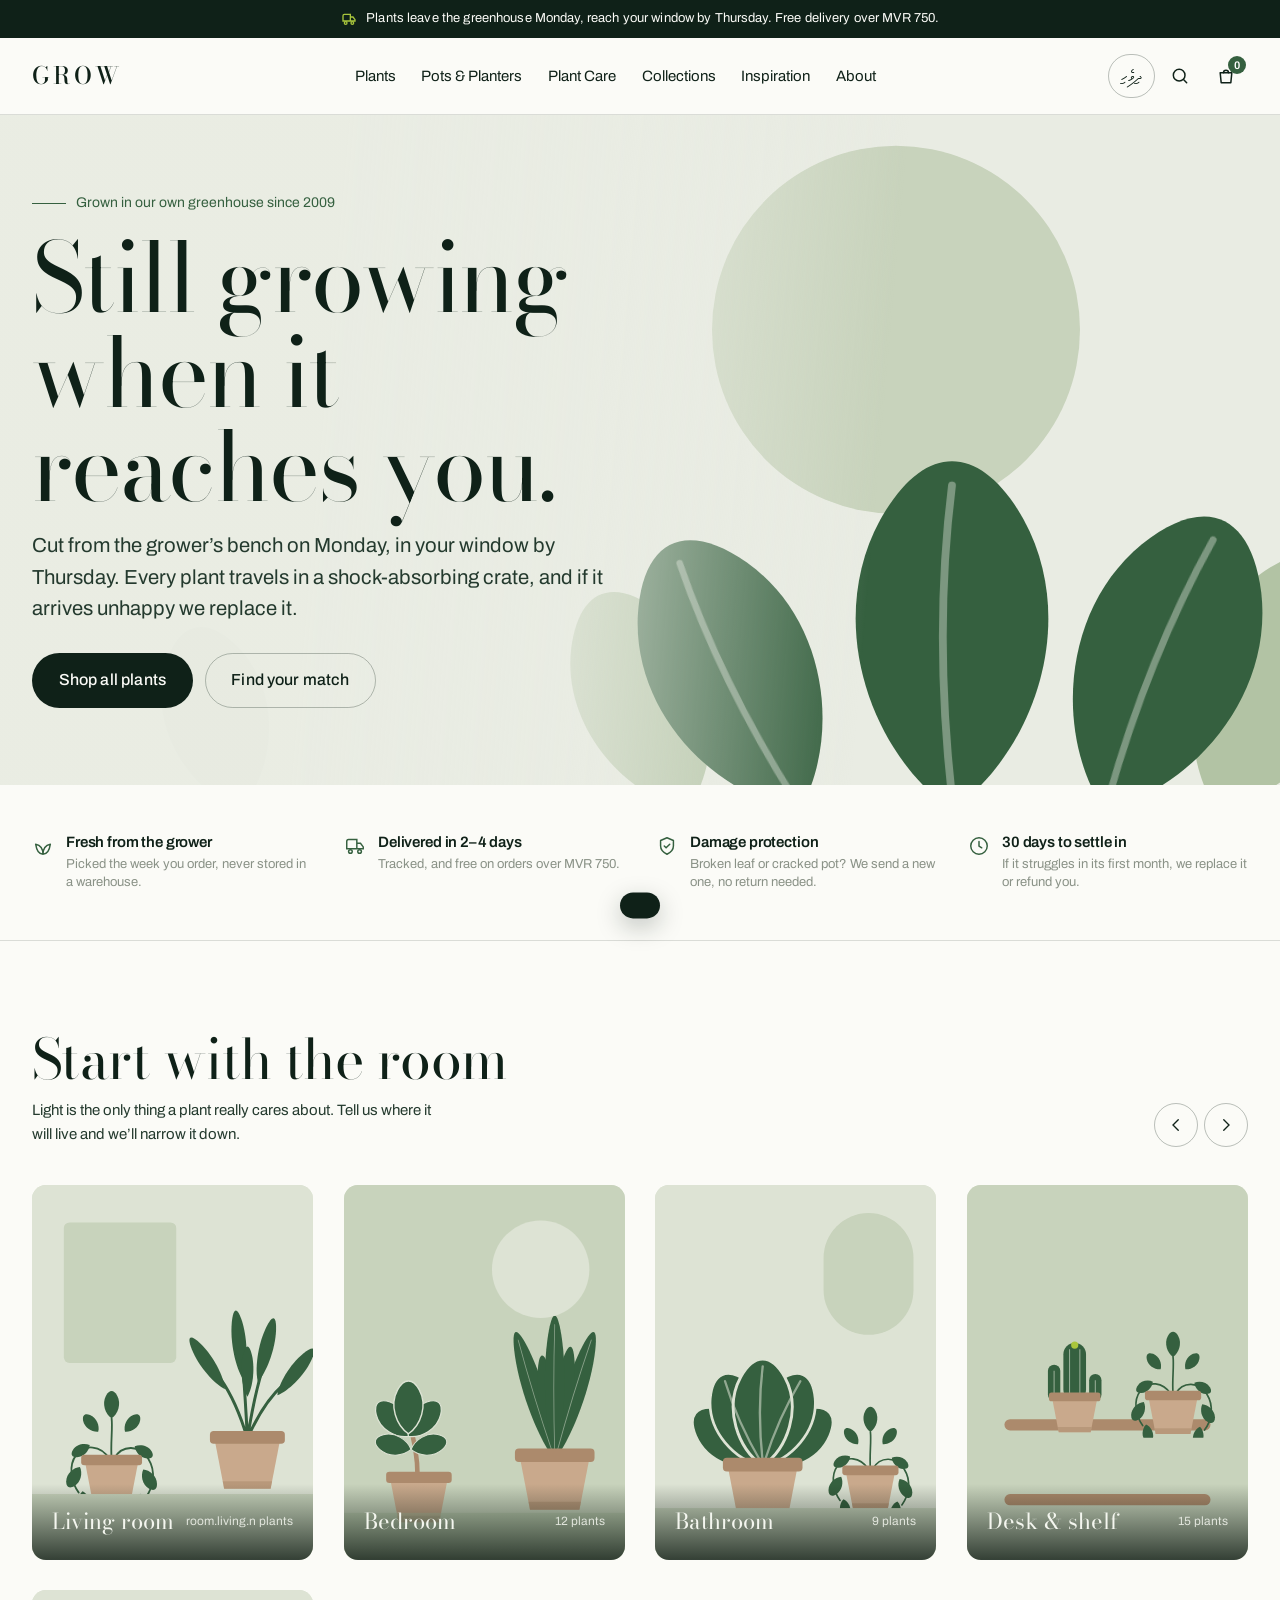
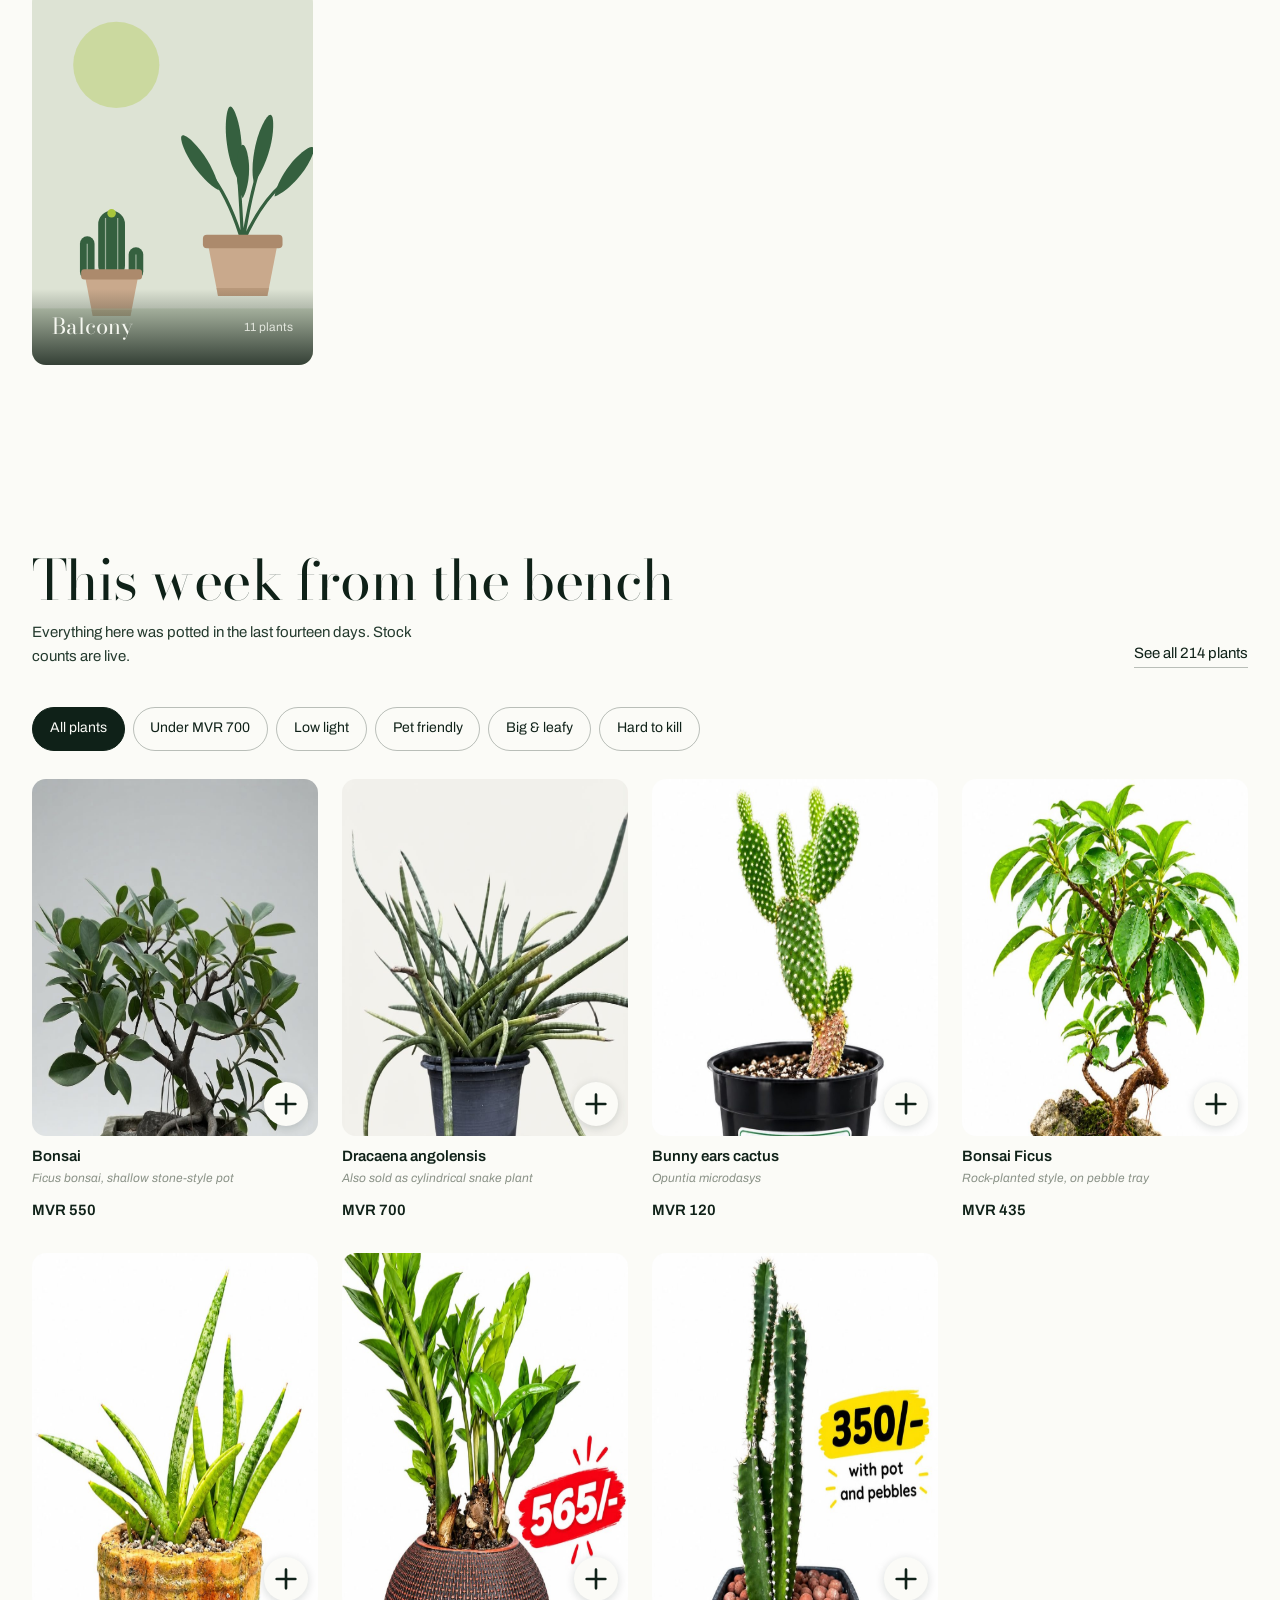
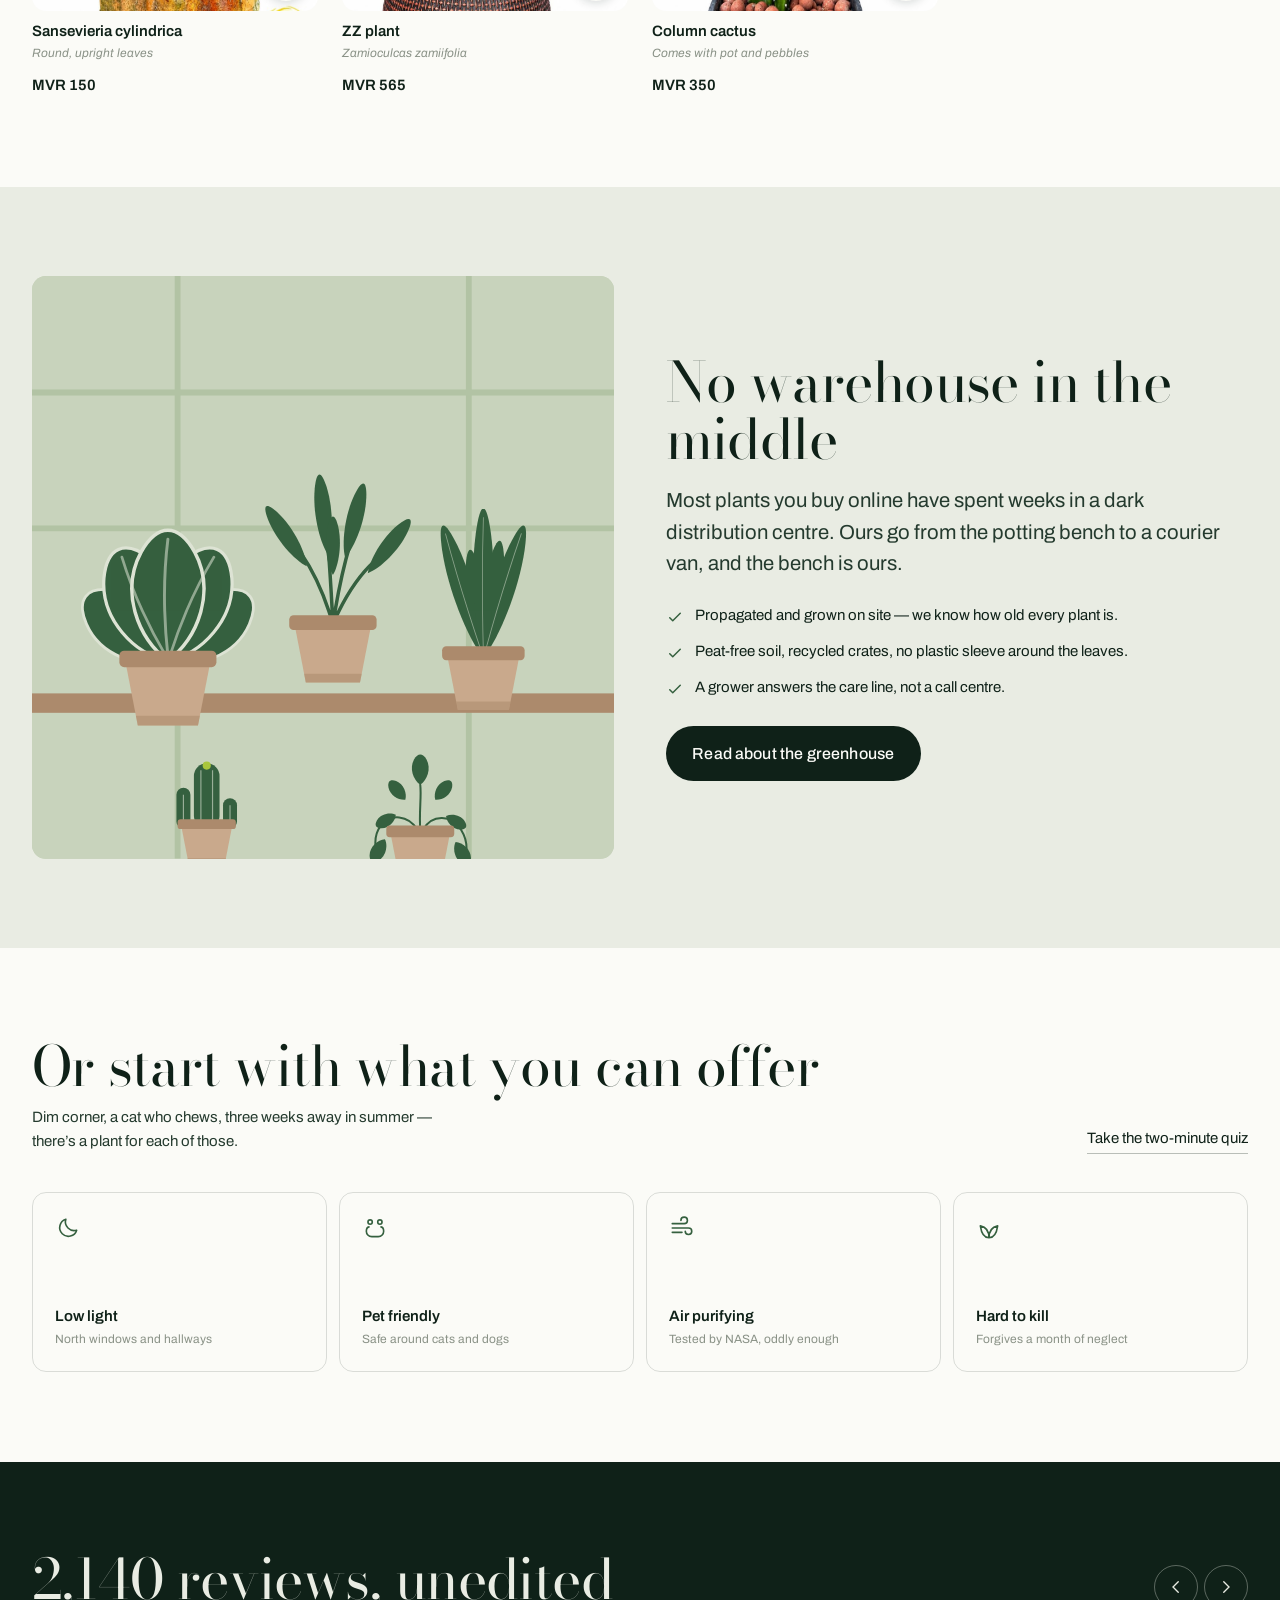
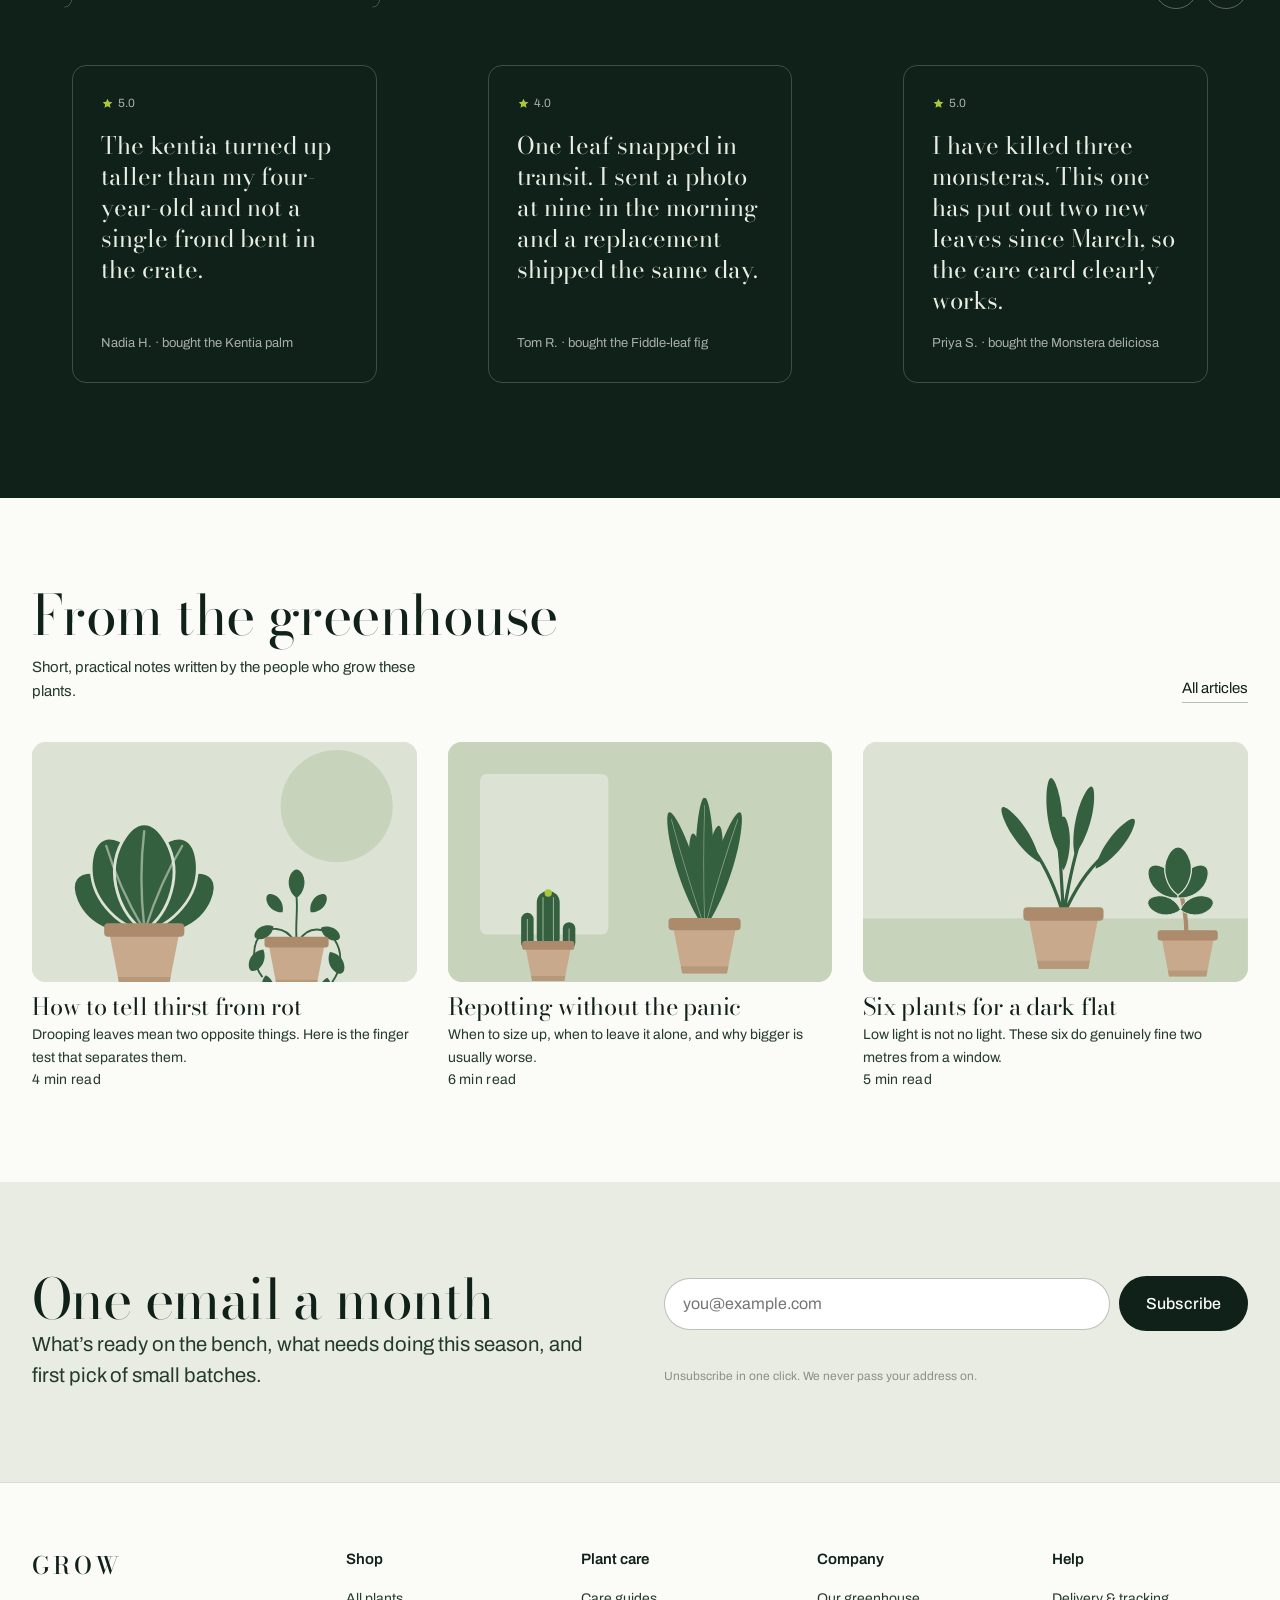
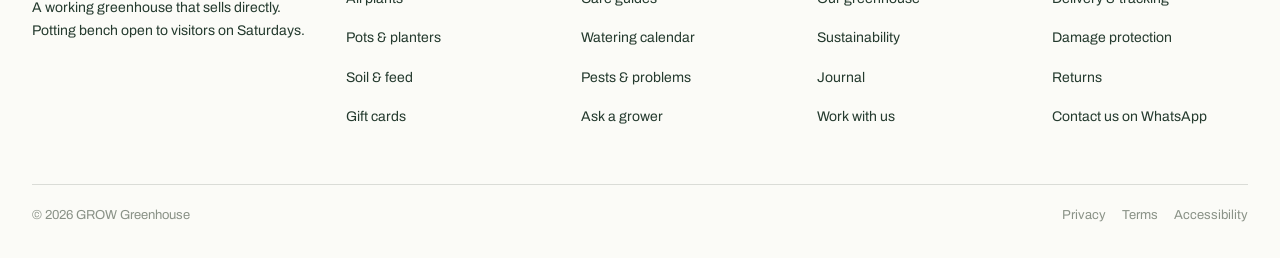
==== commit b13797e8: "Implement responsive styles for iOS and landscape devices Added responsive styles for safe areas and" ====
--- a/public/index.html
+++ b/public/index.html
@@ -577,6 +577,64 @@
 .btn--wa{background:#1FA855;color:#fff}
 .btn--wa:hover{background:#17853F}
 .btn--wa svg{flex:none}
+
+/* ============================================================
+   Responsive patch: safe areas, iOS zoom fix, landscape phones
+   ============================================================ */
+
+/* iOS notch / Dynamic Island / home-indicator support
+   (viewport-fit=cover is already set, so content can slide under them) */
+.promo__inner{padding-left:max(1rem, env(safe-area-inset-left));padding-right:max(1rem, env(safe-area-inset-right))}
+.site-header__bar{padding-left:env(safe-area-inset-left);padding-right:env(safe-area-inset-right)}
+.nav-panel__top,.nav-panel__links,.nav-panel__foot{padding-left:max(0px, env(safe-area-inset-left));padding-right:max(0px, env(safe-area-inset-right))}
+.nav-panel__foot{padding-bottom:max(2.5rem, env(safe-area-inset-bottom))}
+.drawer__panel{padding-right:env(safe-area-inset-right)}
+[dir="rtl"] .drawer__panel{padding-right:0;padding-left:env(safe-area-inset-left)}
+.drawer__foot{padding-bottom:max(1.25rem, env(safe-area-inset-bottom))}
+.toast{bottom:max(1.25rem, env(safe-area-inset-bottom))}
+.site-footer{padding-bottom:max(2rem, env(safe-area-inset-bottom))}
+
+/* Prevent iOS Safari auto-zoom on input focus (needs >=16px font) */
+.search-bar input,.news input,.field input,.field textarea{font-size:16px}
+
+/* Better tap feedback, no gray flash on Android/iOS */
+a,button{-webkit-tap-highlight-color:transparent}
+
+/* Phones/tablets in LANDSCAPE with limited height
+   (iPhone SE/12/14 landscape, most Android landscape) */
+@media (orientation:landscape) and (max-height:500px){
+  :root{--section-y:clamp(2rem,6vh,3rem)}
+  .promo__inner{min-height:30px;padding-block:.25rem}
+  .site-header__bar{min-height:56px}
+  .hero__art{aspect-ratio:auto;height:min(70vh,420px);max-height:60vh}
+  .hero__panel{padding-block:1.25rem 1.75rem}
+  .hero__eyebrow{margin-bottom:.6rem}
+  .hero h1{margin-bottom:.75rem}
+  .hero__cta{margin-top:1rem}
+  .room{width:50vw;max-width:280px}
+  .quote{width:70vw}
+  .nav-panel__links a{padding:.7rem 0;font-size:1.375rem}
+}
+
+/* Larger phones in landscape (iPhone Pro Max, most Android) get the
+   wide hero crop instead of the tall portrait one, even under 1024px */
+@media (orientation:landscape) and (max-width:1023px) and (min-height:360px){
+  .hero__art--tall{display:none}
+  .hero__art--wide{display:block}
+  .hero__art{aspect-ratio:21/9;max-height:56vh}
+}
+
+/* Small-width phones (iPhone SE/mini, small Android) — tighten shell gutter */
+@media (max-width:374px){
+  :root{--shell:min(100% - 2rem, 1440px)}
+  .display{font-size:clamp(2.25rem,1.3rem + 6vw,6rem)}
+}
+
+/* Foldables / small tablets in portrait between phone and 768px */
+@media (min-width:600px) and (max-width:767px){
+  .products{grid-template-columns:repeat(3,minmax(0,1fr))}
+  .types{grid-template-columns:repeat(4,minmax(0,1fr))}
+}
 
 </style>
 </head>
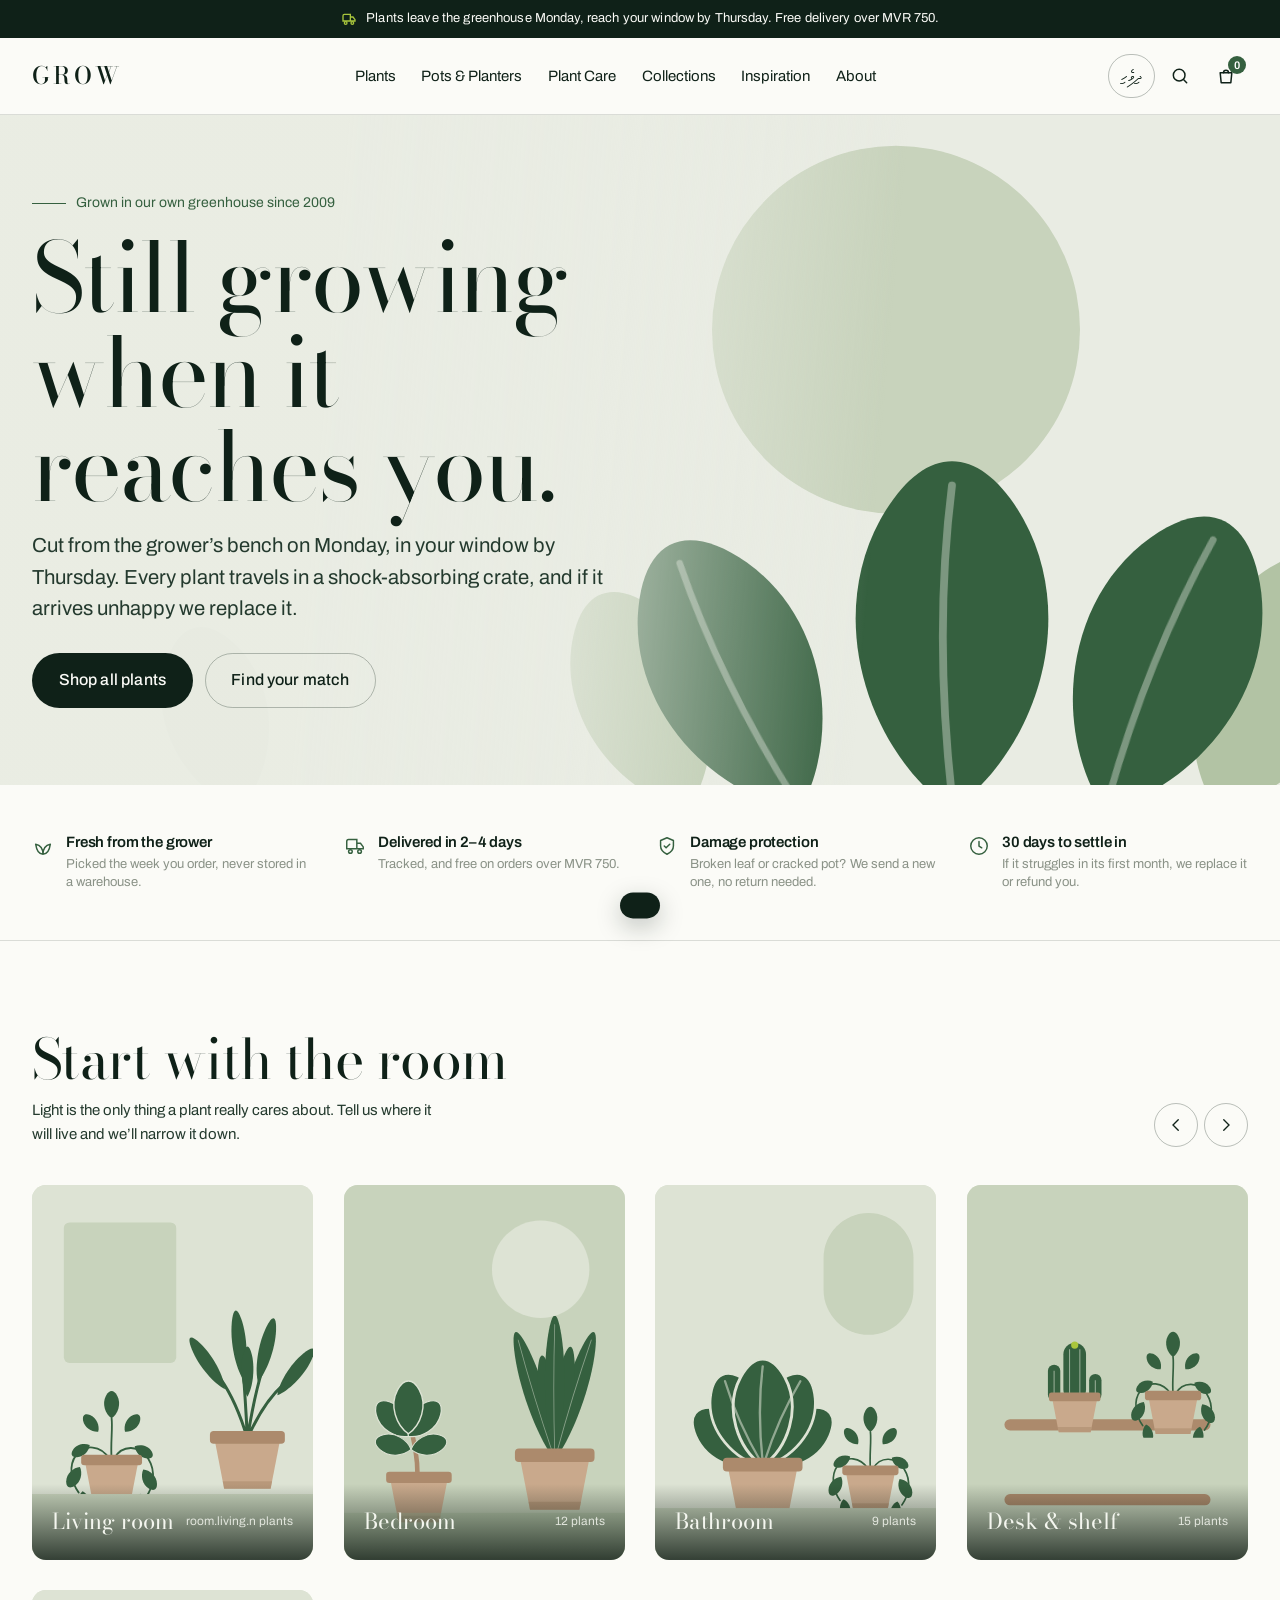
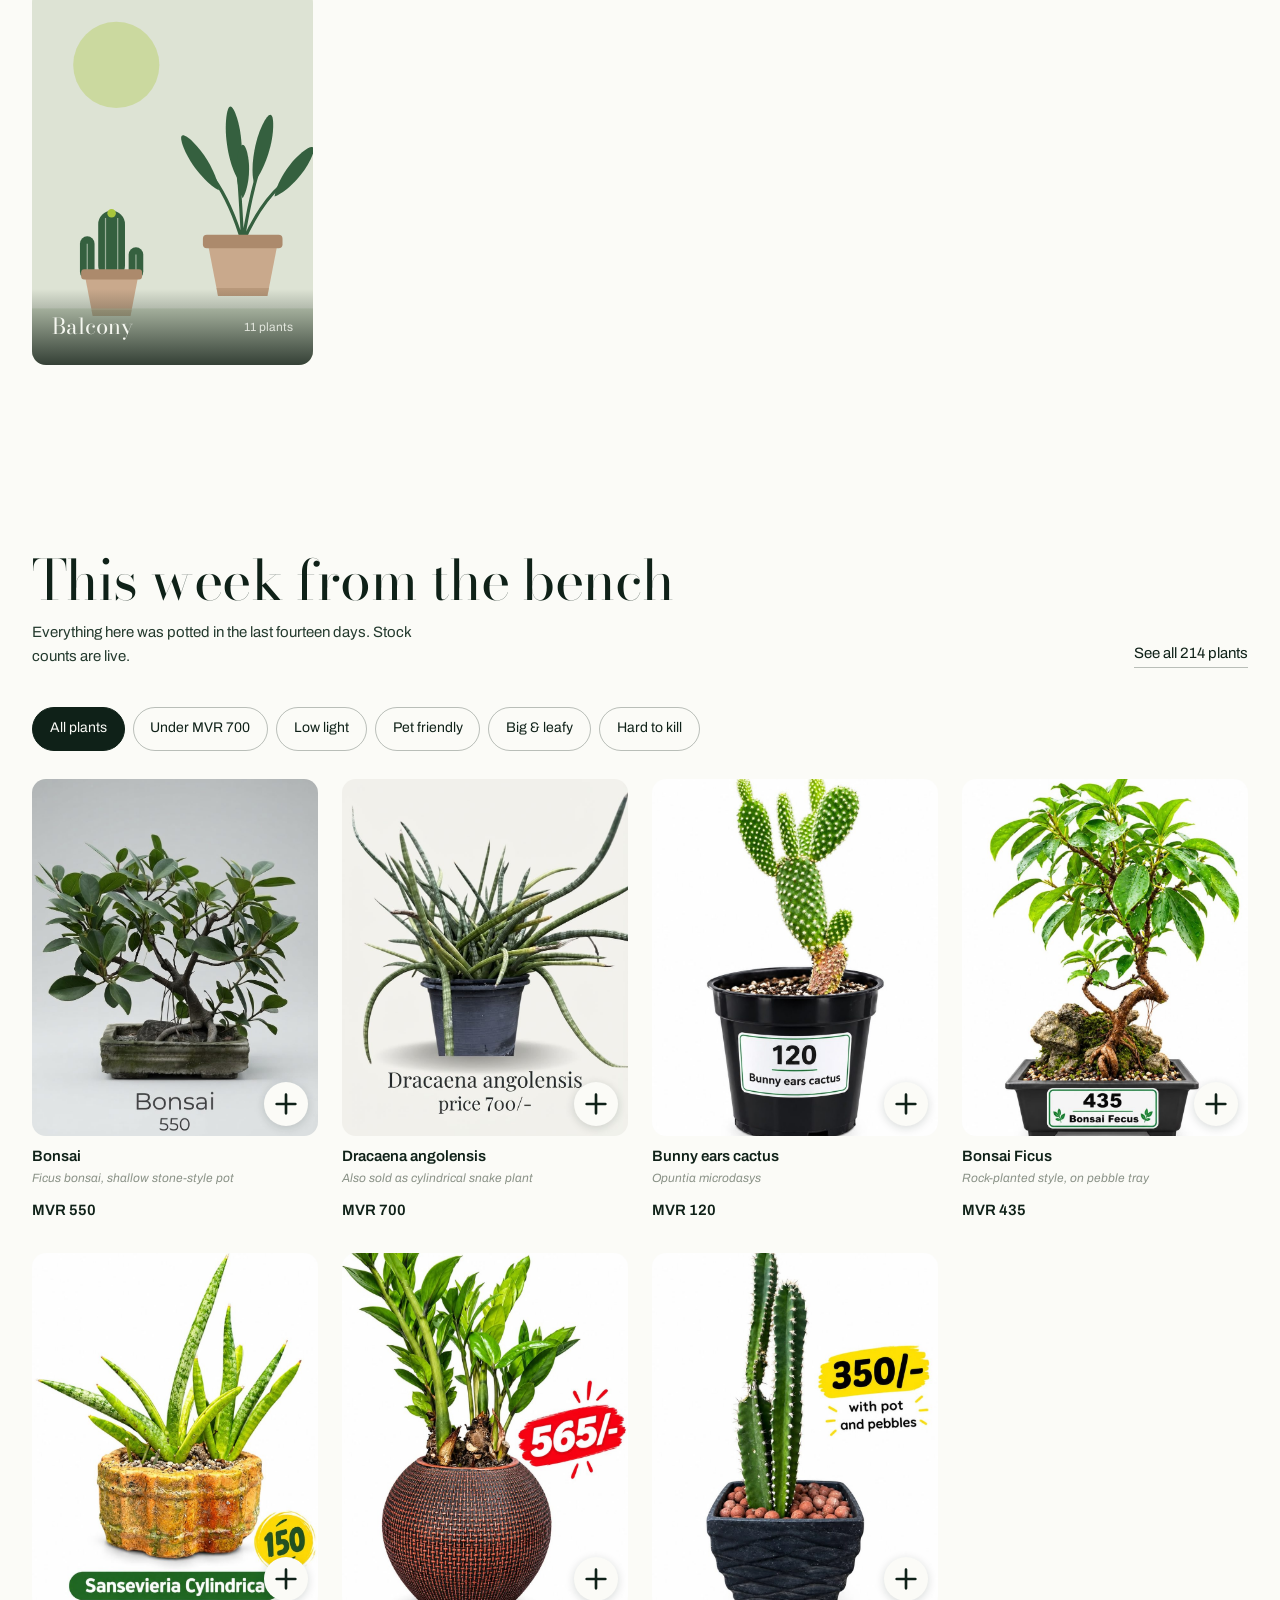
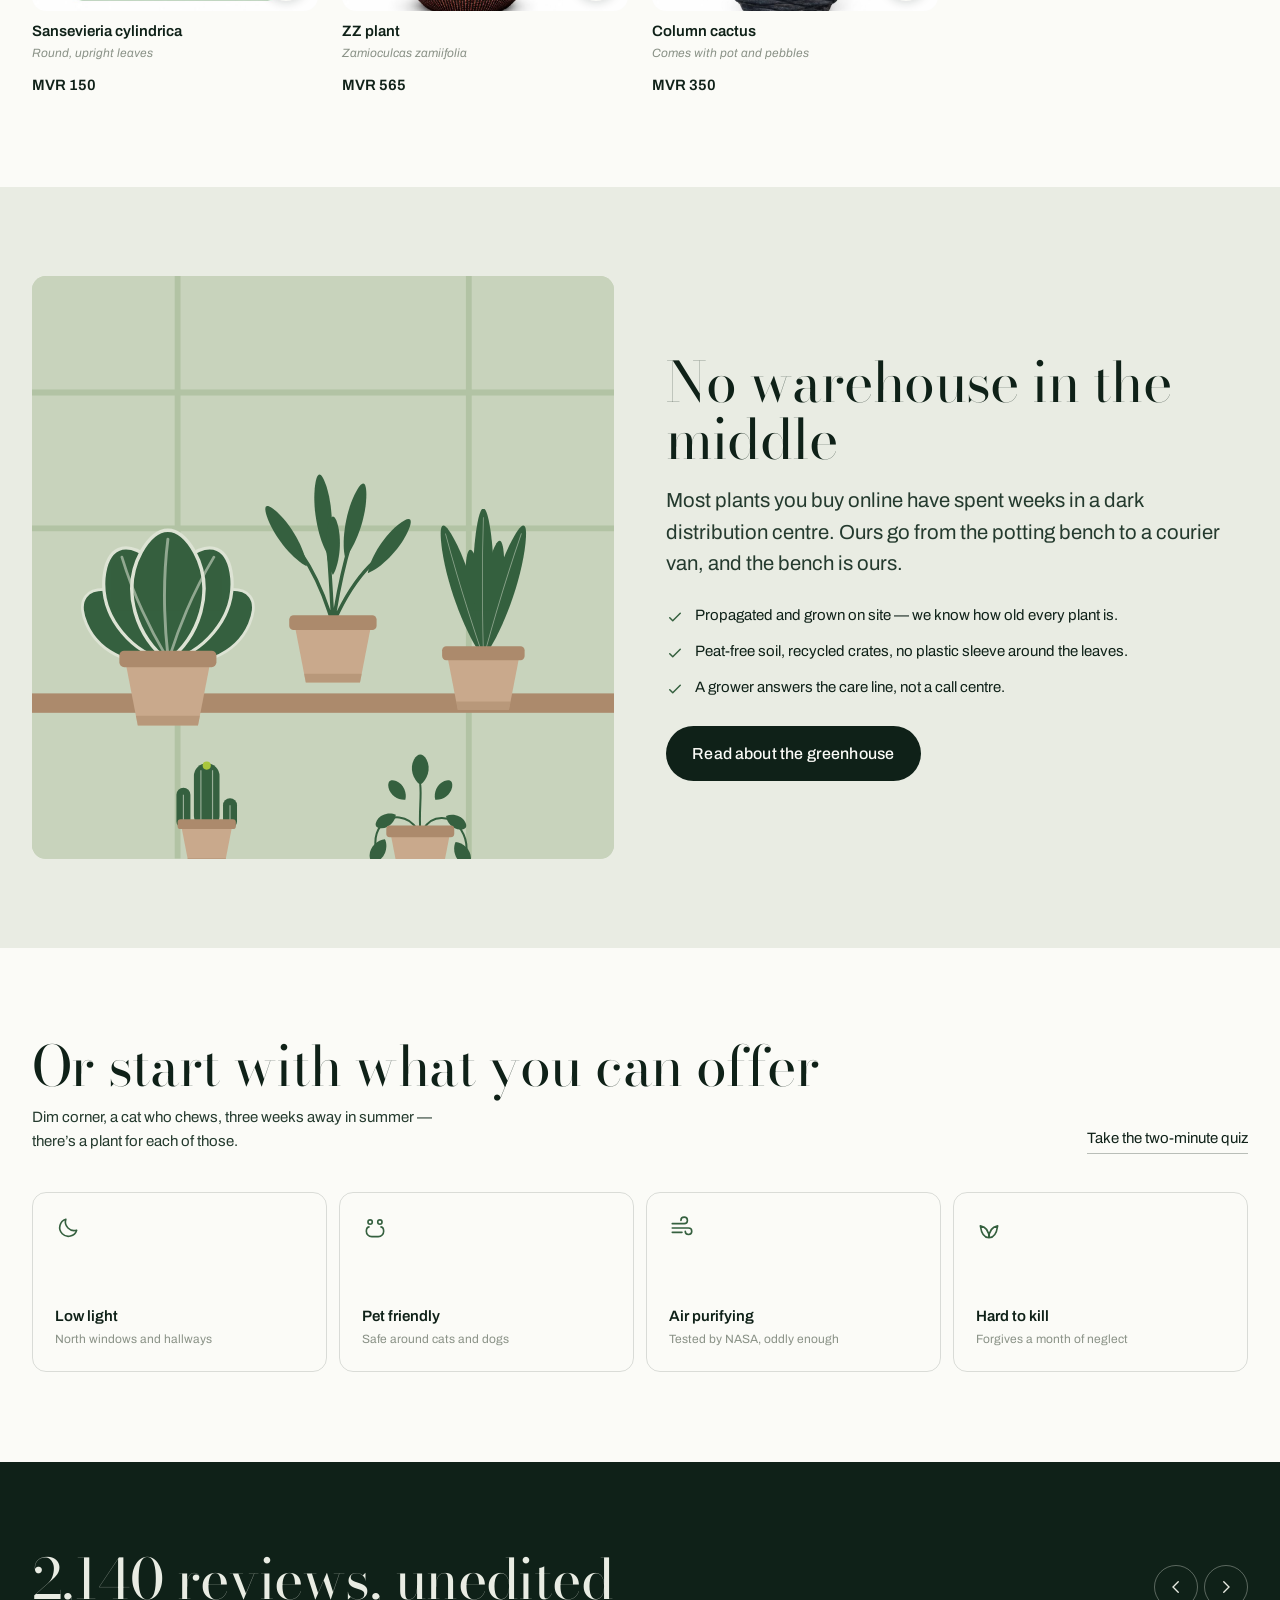
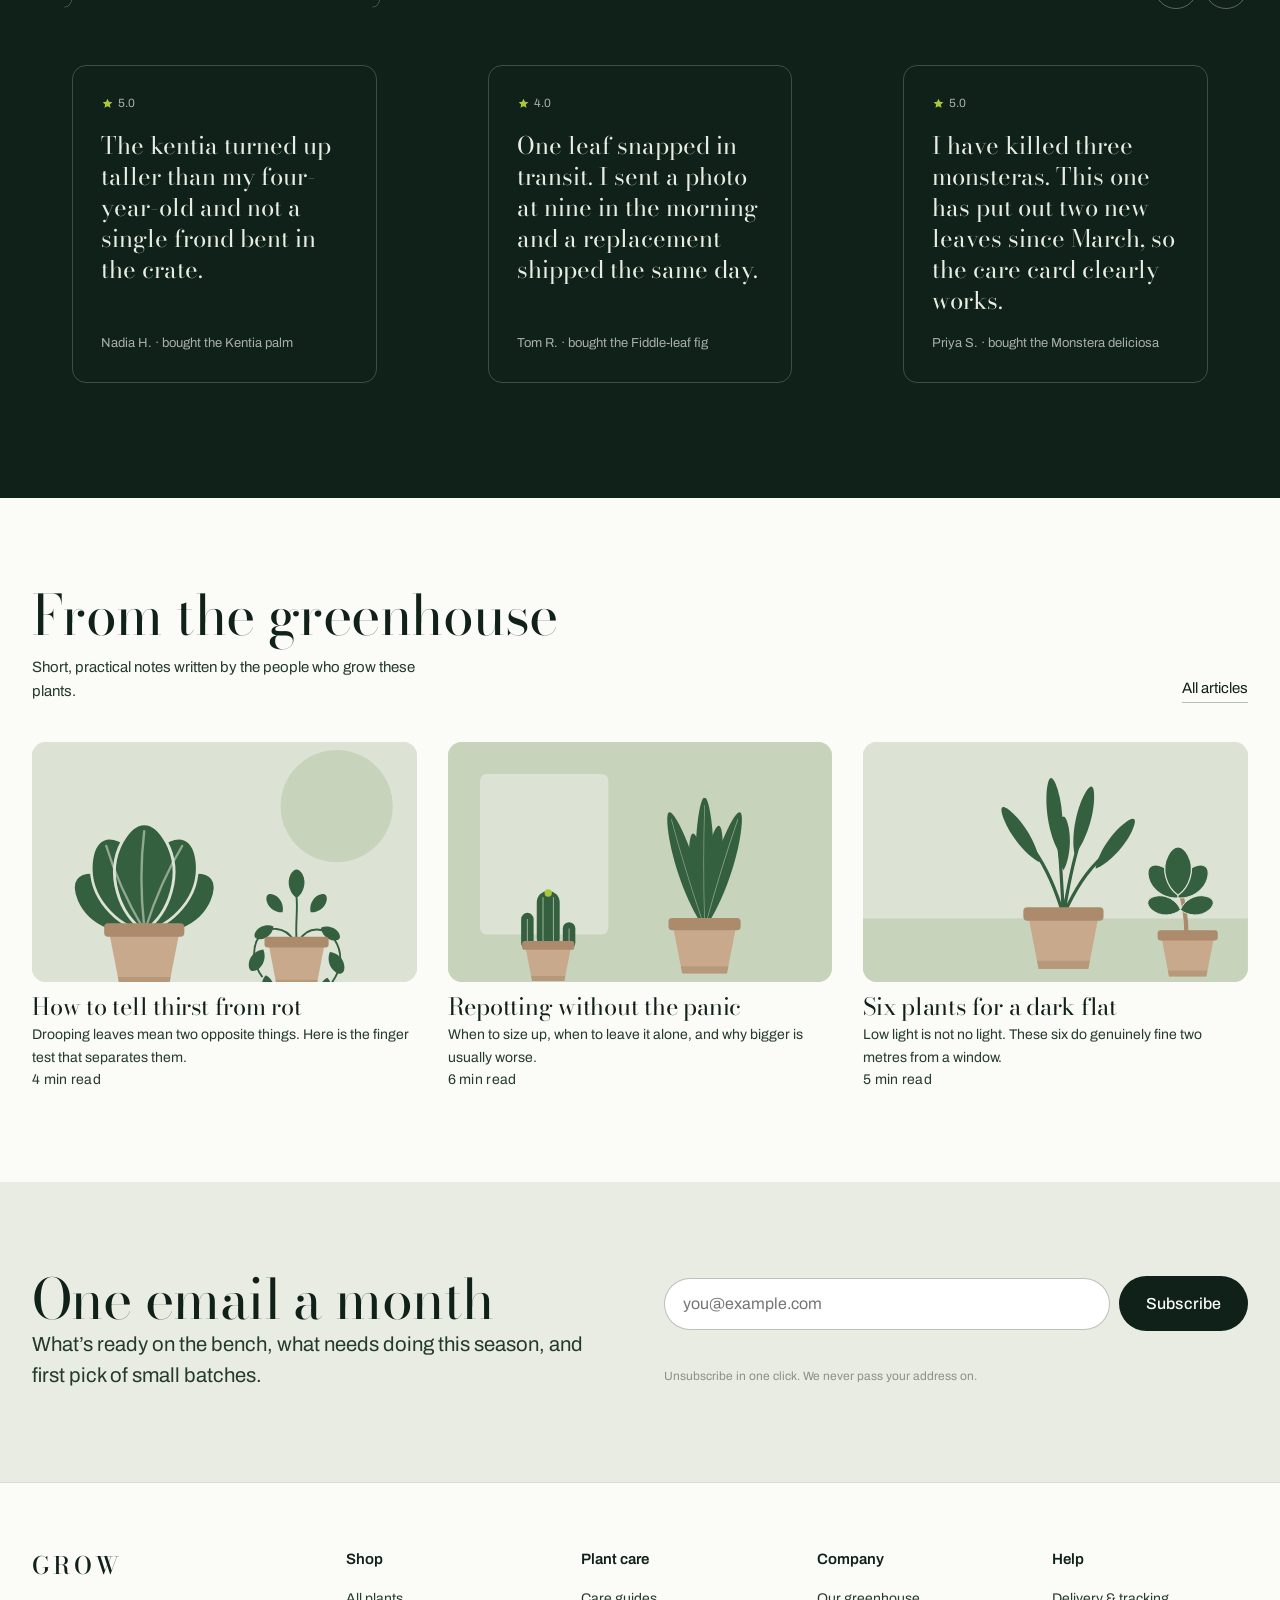
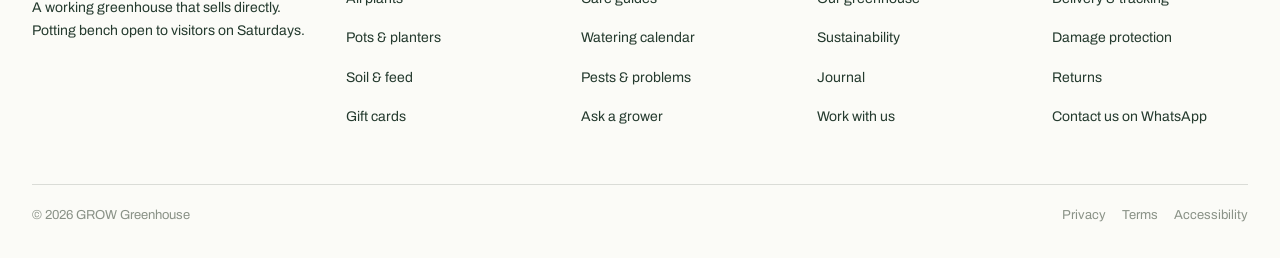
==== commit 4ca85fce: "Update index.html" ====
--- a/public/index.html
+++ b/public/index.html
@@ -278,6 +278,7 @@
   background:var(--shade-1);aspect-ratio:4/5;
 }
 .card__media svg{width:100%;height:100%}
+.card__media img{width:100%;height:100%;object-fit:cover;object-position:center;display:block}
 .card__flag{
   position:absolute;top:.6rem;left:.6rem;background:var(--paper);color:var(--ink);
   font-size:.6875rem;padding:.3rem .6rem;border-radius:100px;letter-spacing:.02em;
